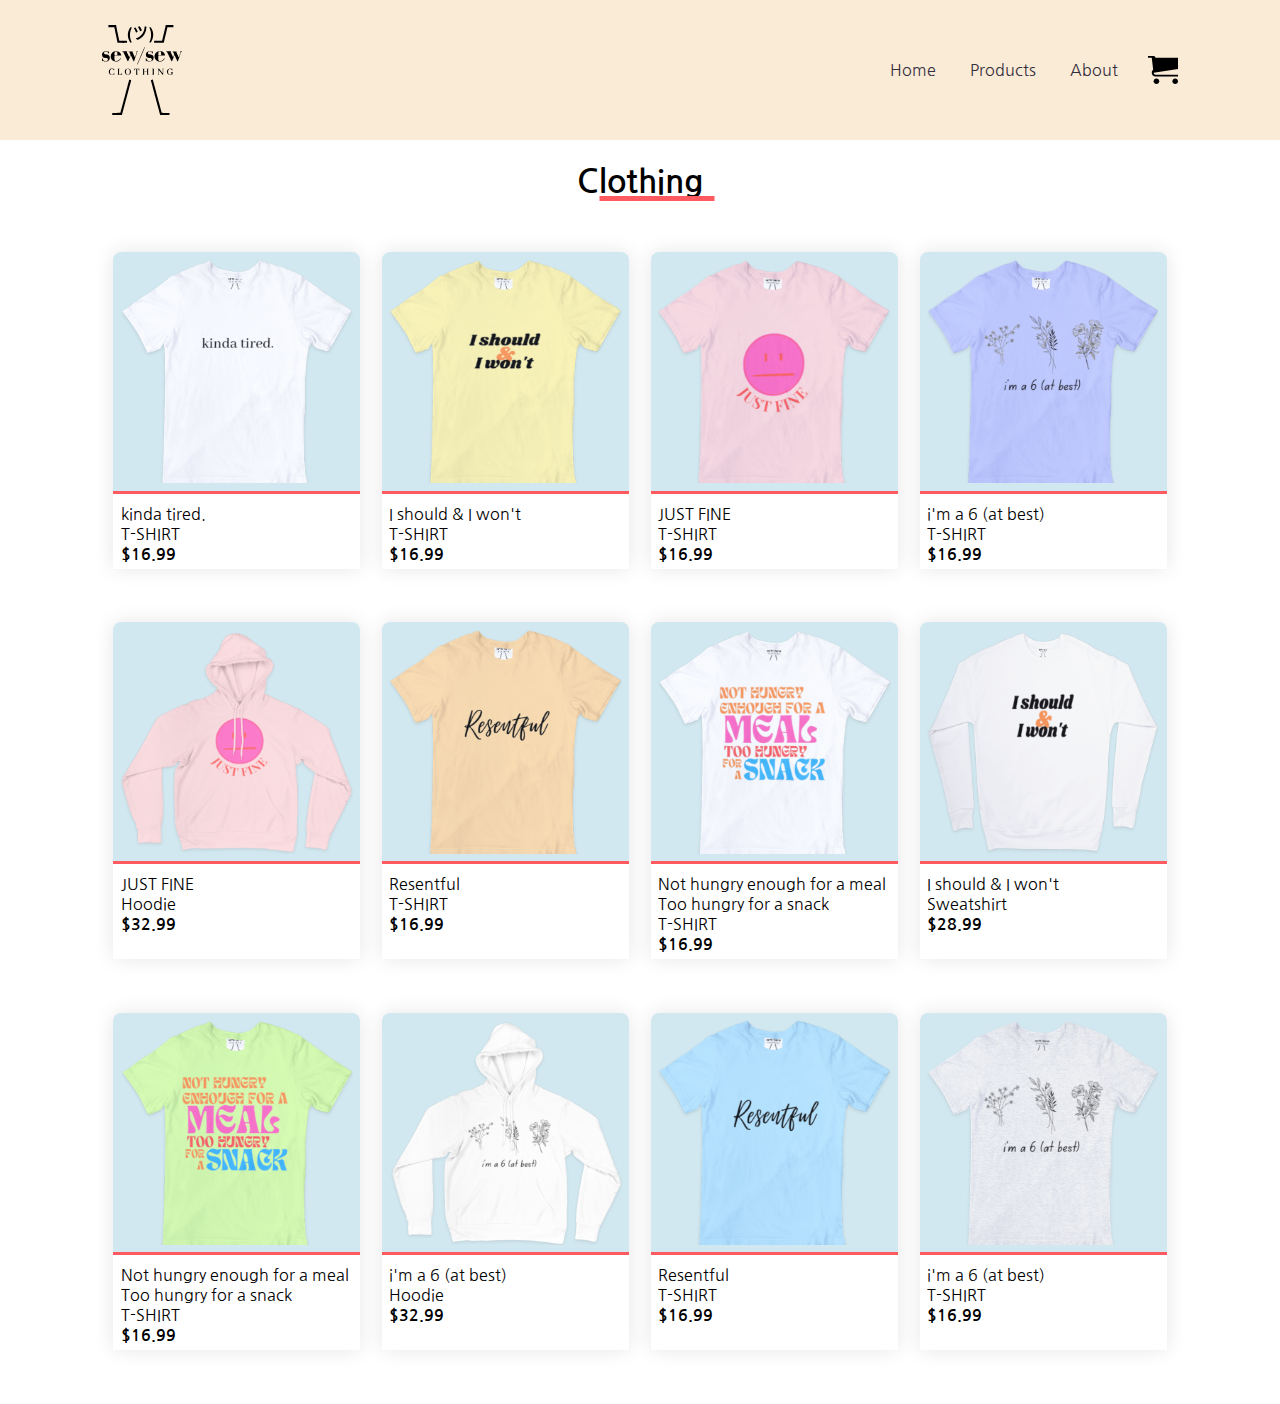
==== product.html @ b3cecc80 "fixed cart icon url" ====
<!DOCTYPE html>
<html lang="en">
<head>
    <meta charset="UTF-8">
    <meta http-equiv="X-UA-Compatible" content="IE=edge">
    <meta name="viewport" content="width=device-width, initial-scale=1.0">
    <title>Sew-Sew Clothing</title>
    <link rel="stylesheet" href="main.css">
</head>
<body>
    <header>
        <nav>
            <img class="brand-logo" src="img/logo 2-cropped.svg">
            
            <ul>
                <li><a href="index.html">Home</a></li>
                <li><a href="product.html">Products</a></li>
                <li><a href="about.html">About</a></li>
            </ul> 
            <button class="btn-icon"><img class="cart-icon" src="img/cart icon.svg"></button>  
        </nav>
        
    </header>

    <main>
        <!-- apparel -->
        <section class="product-apparel">
            <h1 class="product-apparel-header">Clothing</h1>

            <figure class="product-apparel-figure">
                <div class="image-container"><img src="img/product photos/kinda tired/product display/kinda tired white.png"></div>
                
                <figcaption>
                    <p>kinda tired.
                    <br>T-SHIRT<br>
                    <span class="apparel-price">&#36;16.99</span>
                    </p>
                </figcaption>
            </figure>

            <figure class="product-apparel-figure">
                <div class="image-container"><img src="img/product photos/i should/product display/i should yellow.png"></div>
                
                <figcaption>
                    <p>I should &amp; I won't
                    <br>T-SHIRT<br>
                    <span class="apparel-price">&#36;16.99</span>
                    </p>
                </figcaption>
            </figure>

            <figure class="product-apparel-figure">
                <div class="image-container"><img src="img/product photos/just fine/product display/just fine pink.png"></div>
                
                <figcaption>
                    <p>JUST FINE
                    <br>T-SHIRT<br>
                    <span class="apparel-price">&#36;16.99</span>
                    </p>
                </figcaption>
            </figure>

            <figure class="product-apparel-figure">
                <div class="image-container"><img src="img/product photos/im a 6/product display/im a 6 blue.png"></div>
                
                <figcaption>
                    <p>i'm a 6 (at best)
                    <br>T-SHIRT<br>
                    <span class="apparel-price">&#36;16.99</span>
                    </p>
                </figcaption>
            </figure>

            <figure class="product-apparel-figure">
                <div class="image-container"><img src="img/product photos/just fine/product display/just fine pink hoodie.png"></div>
                
                <figcaption>
                    <p>JUST FINE
                    <br>Hoodie<br>
                    <span class="apparel-price">&#36;32.99</span>
                    </p>
                </figcaption>
            </figure>

            <figure class="product-apparel-figure">
                <div class="image-container"><img src="img/product photos/resentful/product display/resentful orange.png"></div>
                
                <figcaption>
                    <p>Resentful
                    <br>T-SHIRT<br>
                    <span class="apparel-price">&#36;16.99</span>
                    </p>
                </figcaption>
            </figure>

            <figure class="product-apparel-figure">
                <div class="image-container"><img src="img/product photos/not hungry/product display/not hungry white.png"></div>
                
                <figcaption>
                    <p>Not hungry enough for a meal <br> Too hungry for a snack
                    <br>T-SHIRT<br>
                    <span class="apparel-price">&#36;16.99</span>
                    </p>
                </figcaption>
            </figure>

            <figure class="product-apparel-figure">
                <div class="image-container"><img src="img/product photos//i should/product display/i should white sweatshirt.png"></div>
                
                <figcaption>
                    <p>I should &amp; I won't
                    <br>Sweatshirt<br>
                    <span class="apparel-price">&#36;28.99</span>
                    </p>
                </figcaption>
            </figure>

            <figure class="product-apparel-figure">
                <div class="image-container"><img src="img/product photos/not hungry/product display/not hungry green.png"></div>
                
                <figcaption>
                    <p>Not hungry enough for a meal <br> Too hungry for a snack
                    <br>T-SHIRT<br>
                    <span class="apparel-price">&#36;16.99</span>
                    </p>
                </figcaption>
            </figure>


            <figure class="product-apparel-figure">
                <div class="image-container"><img src="img/product photos//im a 6/product display/im a 6 white hoodie.png"></div>
                
                <figcaption>
                    <p>i'm a 6 (at best)
                    <br>Hoodie<br>
                    <span class="apparel-price">&#36;32.99</span>
                    </p>
                </figcaption>
            </figure>

            <figure class="product-apparel-figure">
                <div class="image-container"><img src="img/product photos/resentful/product display/resentful blue.png"></div>
                
                <figcaption>
                    <p>Resentful
                    <br>T-SHIRT<br>
                    <span class="apparel-price">&#36;16.99</span>
                    </p>
                </figcaption>
            </figure>

            <figure class="product-apparel-figure">
                <div class="image-container"><img src="img/product photos/im a 6/product display/im a 6 gray.png"></div>
                
                <figcaption>
                    <p>i'm a 6 (at best)
                    <br>T-SHIRT<br>
                    <span class="apparel-price">&#36;16.99</span>
                    </p>
                </figcaption>
            </figure>
            
        </section>
        
    </main>
</body>
</html>
---- main.css ----
@import url('https://fonts.googleapis.com/css2?family=Libre+Bodoni:wght@700&family=Nanum+Gothic:wght@400;700;800&display=swap');
 @import url('https://fonts.googleapis.com/css2?family=Libre+Bodoni:ital,wght@0,400;0,500;0,600;0,700;1,400;1,500;1,600;1,700&display=swap');

/* RESET */
*{
    margin: 0;
    padding: 0;
    box-sizing: border-box;
    text-decoration: none;
    list-style: none;
}

body{
    font-family: 'Nanum Gothic', sans-serif;
    background-color: antiquewhite;

}

header{
    width: 100%;
    padding: 25px 8%;
    background-color: antiquewhite;
}

.index-header{
    top: 0;
    position: sticky;

}

nav{
    text-align: right;
    width: 100%;
    display: flex;
    align-items: center; 
    
}

.brand-logo{
    width: 80px;
    cursor: pointer;
}

.cart-icon{
    width: 30px;
    cursor: pointer;
   
}

nav ul{
    display: inline-block;
    width: 100%;
    padding: 0px 15px;  
}

nav li{
    display: inline-block;
    margin: 15px;
}

nav ul li a{
    color: black;
    color: #332E3C;
    font-weight: 400;
    transition: all 0.3a ease 0s;
}

nav ul li a:hover{
    color: #4281A4;
}

main{
    width: 100%;
     
}

.index-intro{
    width: 100%;
    display: flex;
    justify-content: space-between;
    align-items: center;
    flex-wrap: wrap;
    gap: 15px;
    transition: all 0.3s ease 0s;
    
    
}

.col-2{
    flex-basis:48%;
    min-width: 300px;
}

.main-figure{
    /* margin-left: 120px; */
}
.main-img{
    display: block;
    margin-left: auto;
    margin-right: auto;
    height: 581px;
    /* padding: 50px 0; */
}


.col-2 h1{
    font-family: 'Libre Bodoni', serif;
    font-size: 50px;
    font-weight: 600;
    line-height: 65px;
    margin-bottom: 25px;
    margin-right: 25px;
    text-transform: capitalize;
}

.shop-btn{
    font-size: 20px;
    padding: 20px 25px;
    border: 0;
    outline: 0;
    border-radius: 8px;
    cursor: pointer;
    background-color: #FF5A5F;
    transition: all 0.3s ease 0s;
    margin-top: 25px;
}

.shop-btn:hover{
    background-color: #ff5a60e3;
    transition: all 0.3s ease 0s;
}

button{
    border: 0;
    outline: 0;
    background: none;
}

section{
    padding: 0px 8% 0px 8%;
}


/* new releases */

.index-releases{
    padding-top: 75px;
    background-color: white;
    display: grid;
    grid-auto-columns: repeat(3, 30%);

}

.index-releases-header{
    text-align: center;
    grid-column: 1/5;
}

.index-releases-header::after{
    content: '';
    background: #FF5A5F;
    width: 115px;
    height:5px;
    position: absolute;
    transform: translateY(+260%) translateX(+4%);
    /* bottom: -100px;
    left: 56%; */
}

.index-releases-header::before{
    content: '';
    background: #FF5A5F;
    width: 115px;
    height:5px;
    position: absolute;
    transform: translateX(-105%) translateY(+260%);
}

.index-releases figure{
    /* width: 30%; */
    /* background-color: #63b1cd2b; */
    /* background-color: whitesmoke;
    border: 1px solid black;
    border-radius: 5px; */
    margin: 50px;
    min-width: 258px;
    min-height: 249px;
    text-align: center;
    
}


.index-releases img{
    width: 100%;
    position: relative;
    bottom: 0;
    cursor: pointer;
    margin-left: auto;
    margin-right: auto;
}

.index-releases figcaption{
    margin-top: 10px;
    font-weight: 700;

}


/* products-apparel */

.product-apparel{
    padding-top: 2%;
    background-color: white;
    width:100%;
    text-align: center;
    min-height:580px;
    display: flex;
    flex-wrap: wrap;
    justify-content: space-around;
}

.product-apparel h1{
    flex-basis: 100%;
    margin-bottom:5%;
}

.product-apparel-header::after{
    content: '';
    background: #FF5A5F;
    width: 115px;
    height:5px;
    position: absolute;
    transform: translateY(+600%) translateX(-90%);
    /* border-radius: 5px; */
}

.product-apparel-figure{
    flex-basis: 23%;
    max-width: 450px;
    margin-bottom: 5%;
    border-radius: 8px 8px 0px 0px;
    box-shadow: 0 0 20px 0px rgba(0, 0, 0, 0.1);
    cursor: pointer;
}

.image-container{
    background-color: #63b1cd4a;
    border-radius: 8px 8px 0px 0px;
    border-bottom: 3px solid #FF5A5F;
    padding: 3%;

}


.product-apparel-figure img{
    width: 100%;
    height: auto;
    display: block;
}

.product-apparel-figure figcaption{
    padding: 4% 3% 2% 3%;
    text-align: left;
}


.apparel-price{
    font-weight: 700;
}


/* footer */
footer{
    background-color: #332E3C;
    width: 100%;
    padding: 2%;
}

/* footer img{
    
} */
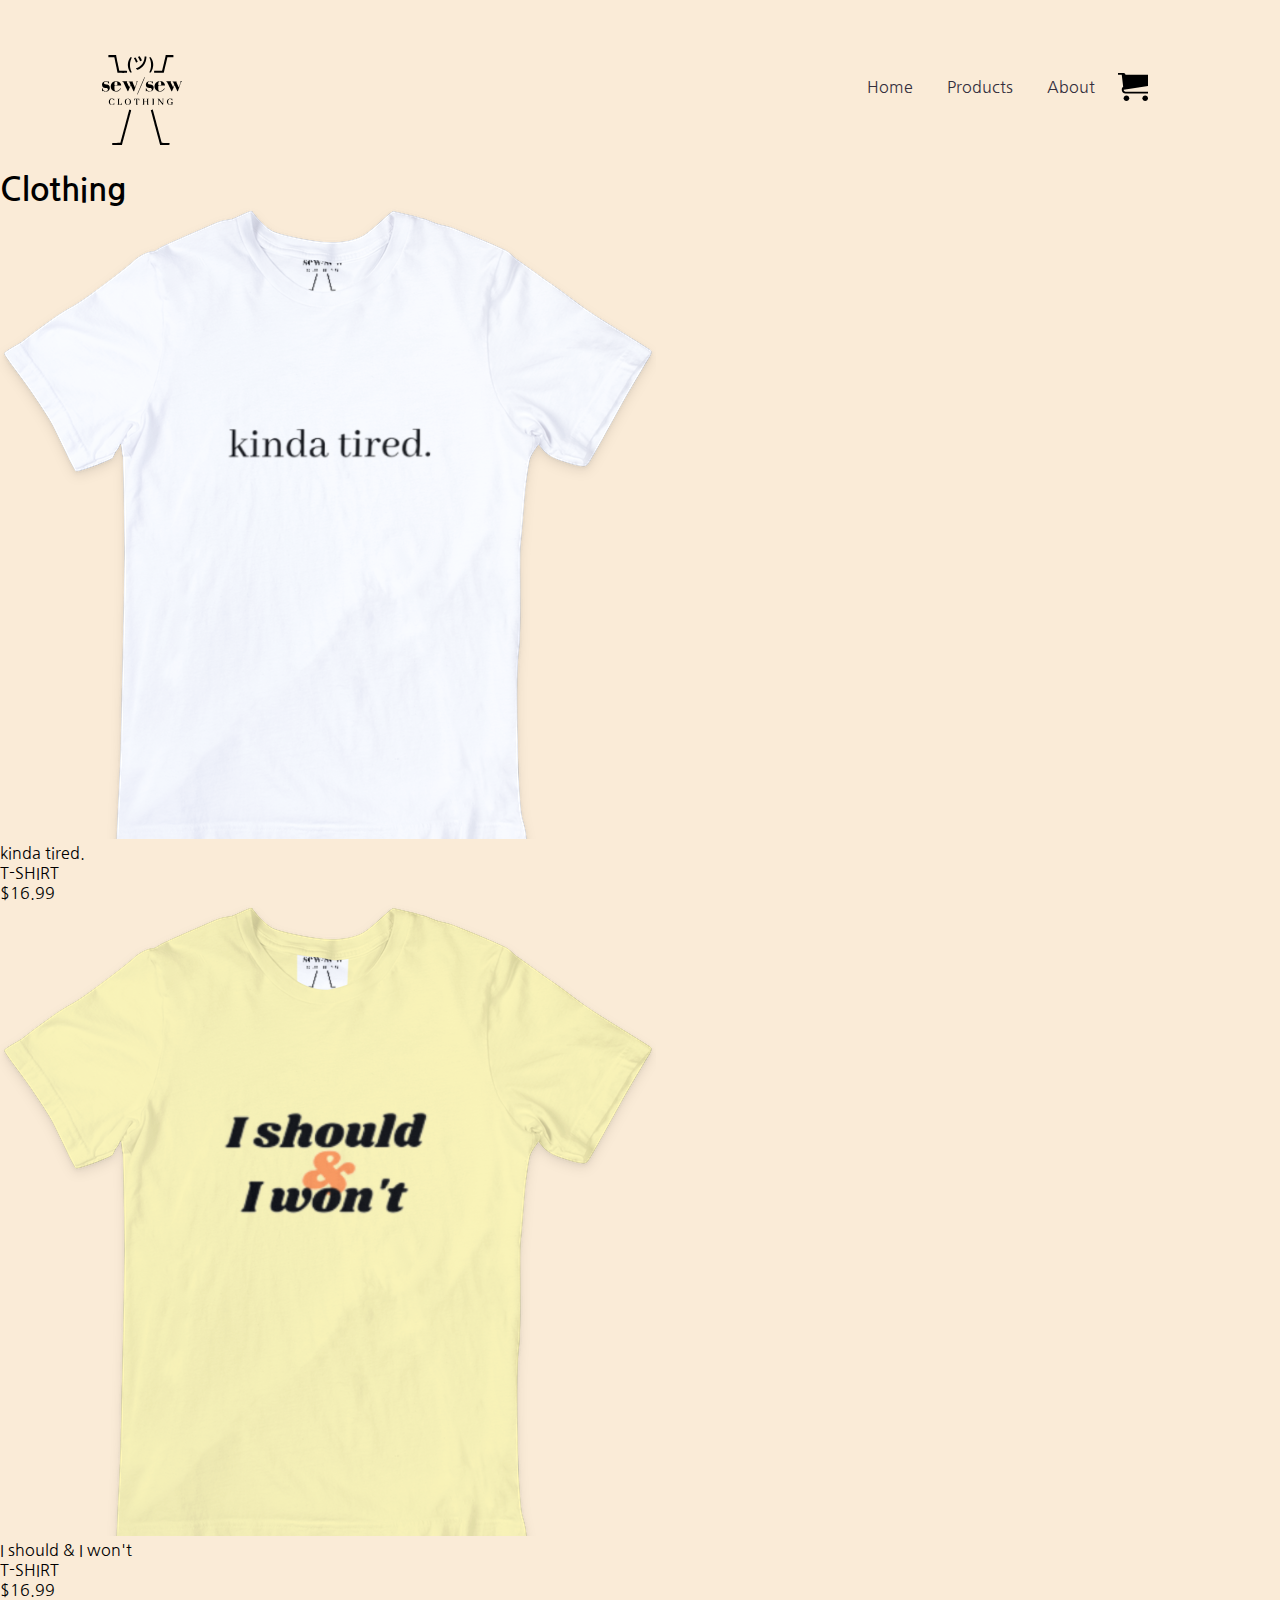
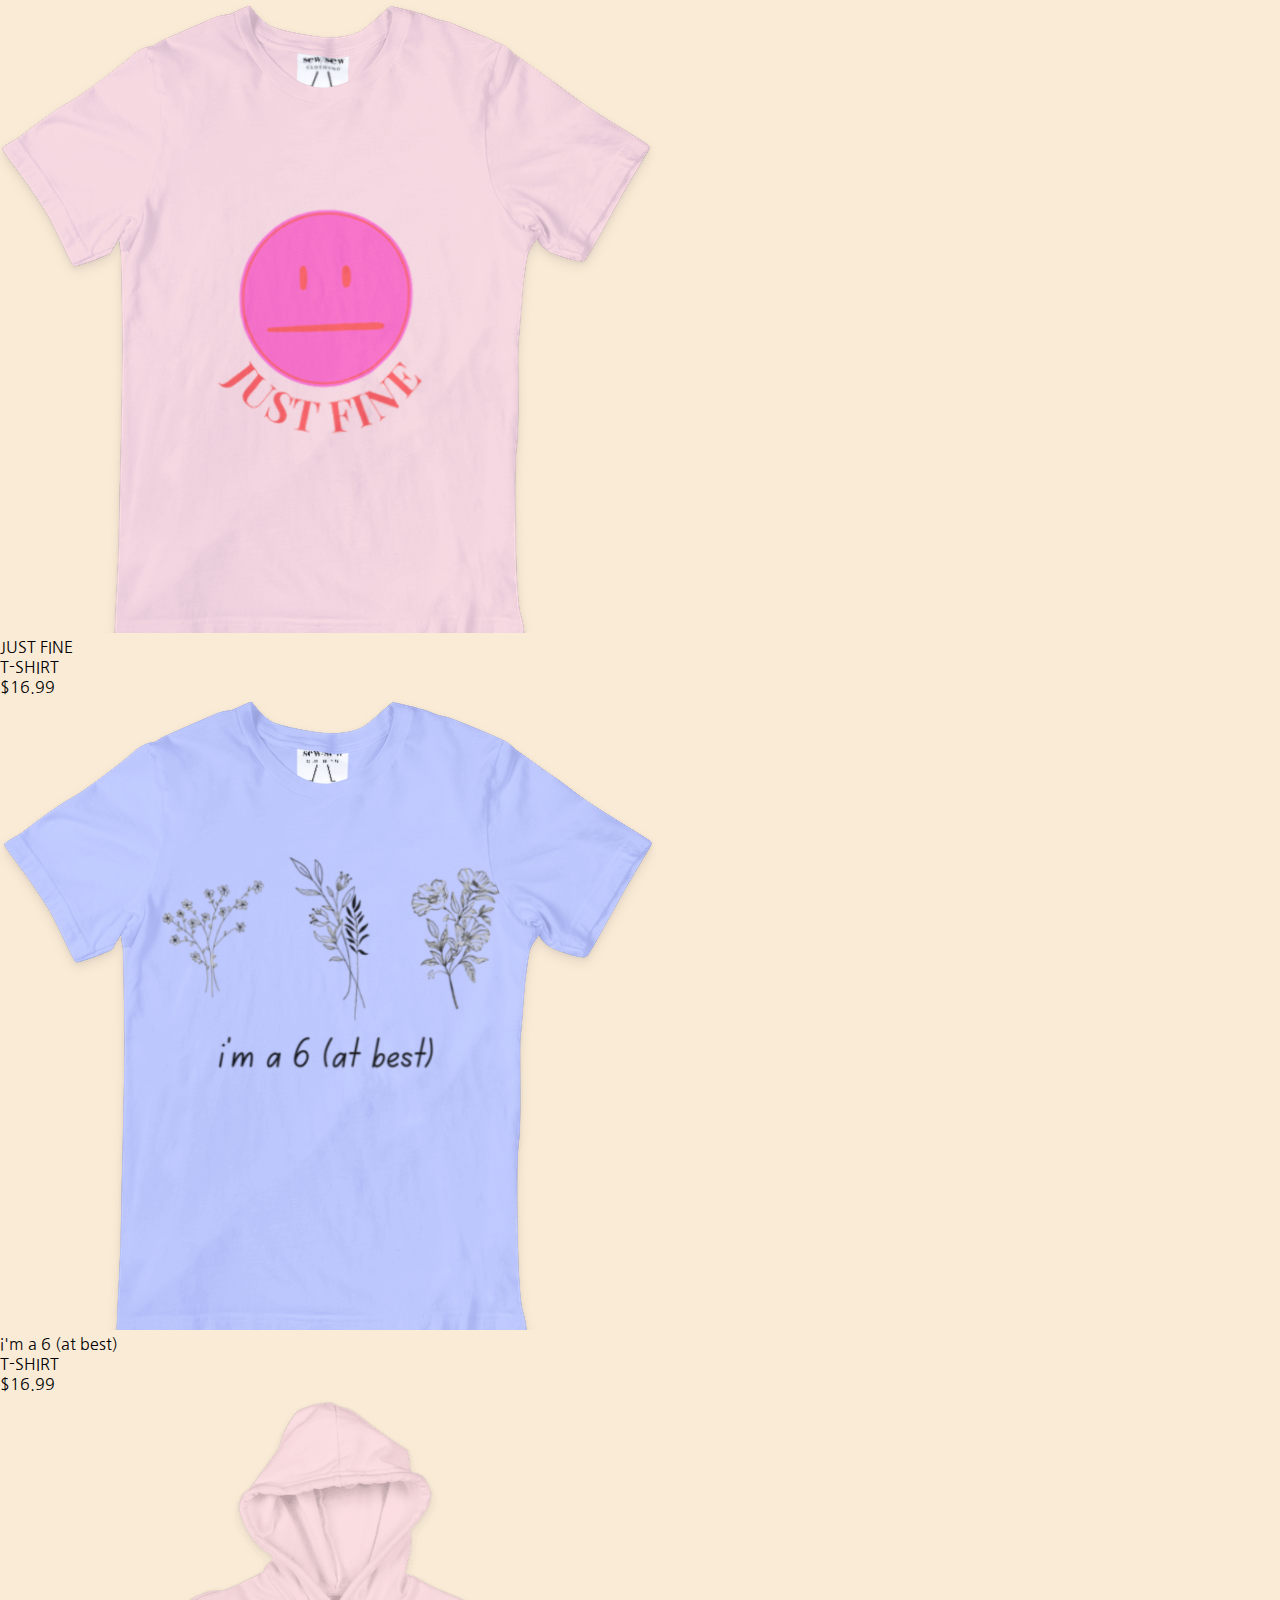
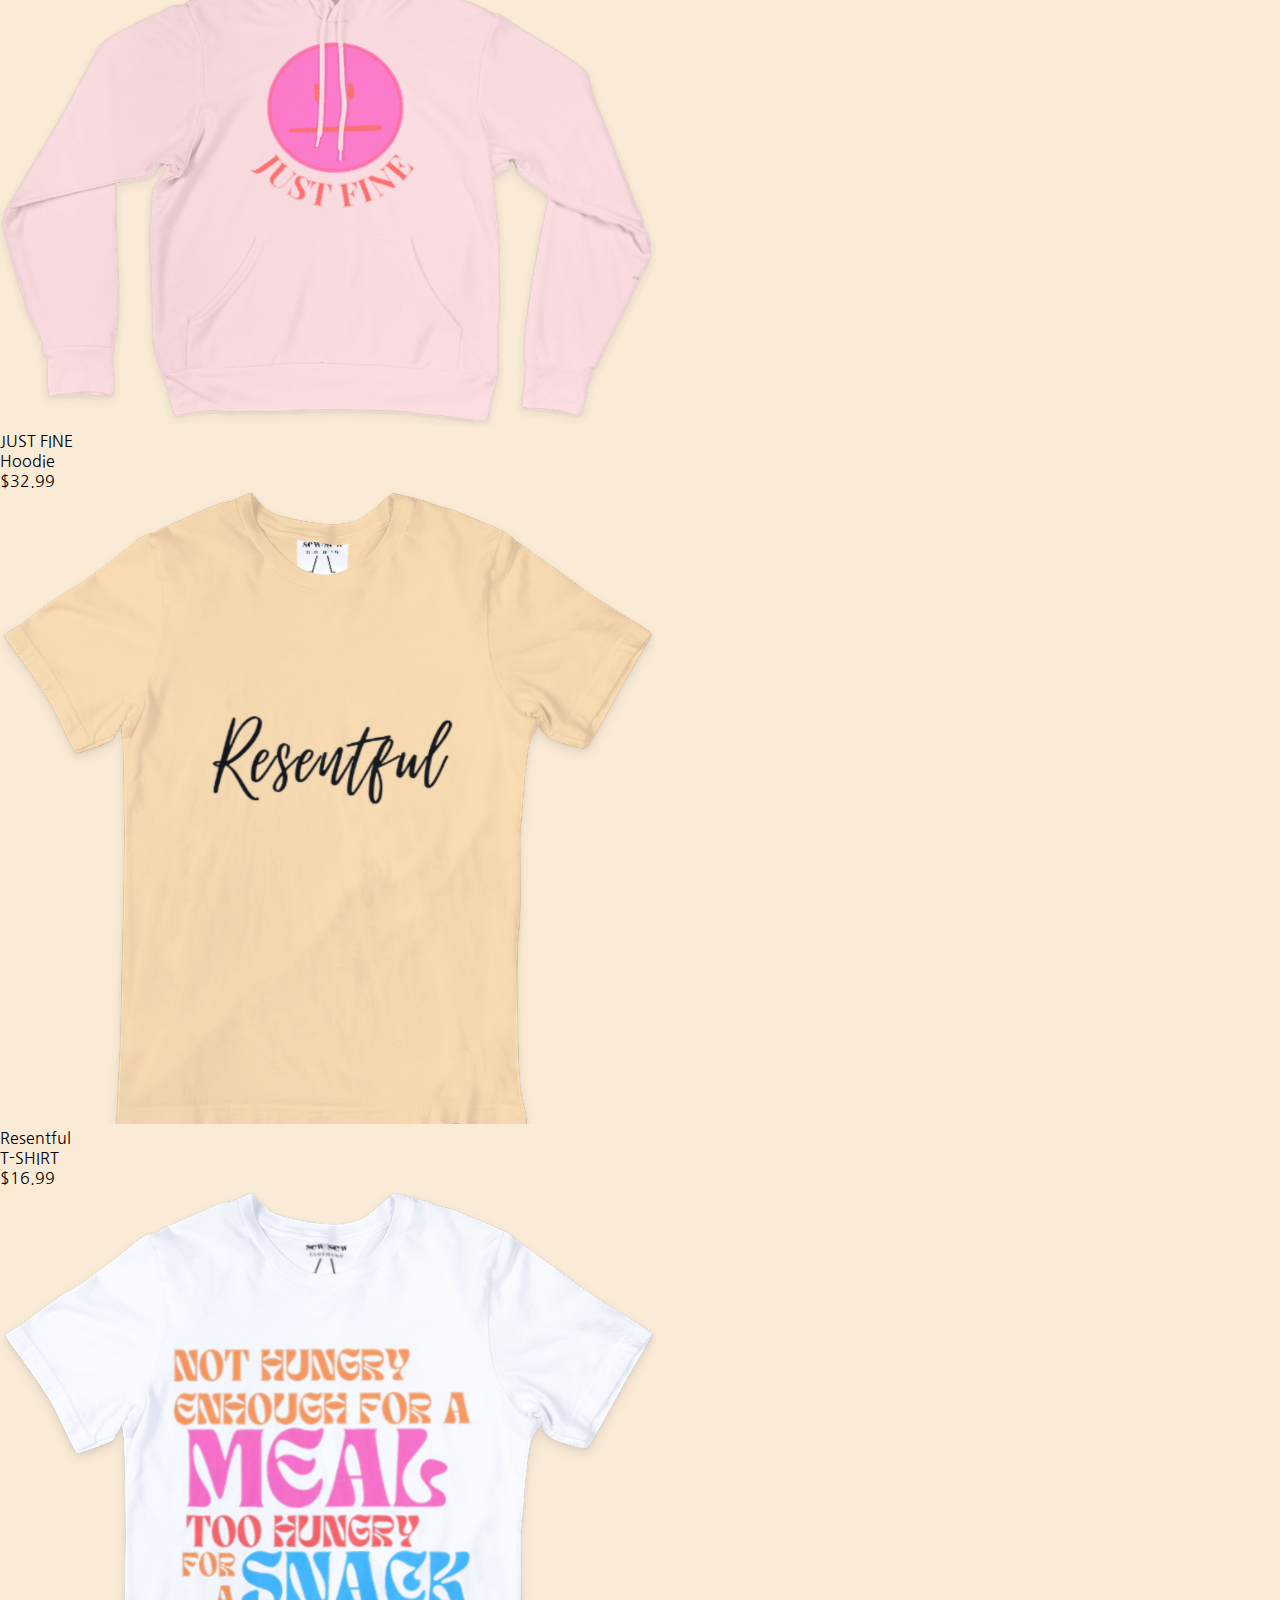
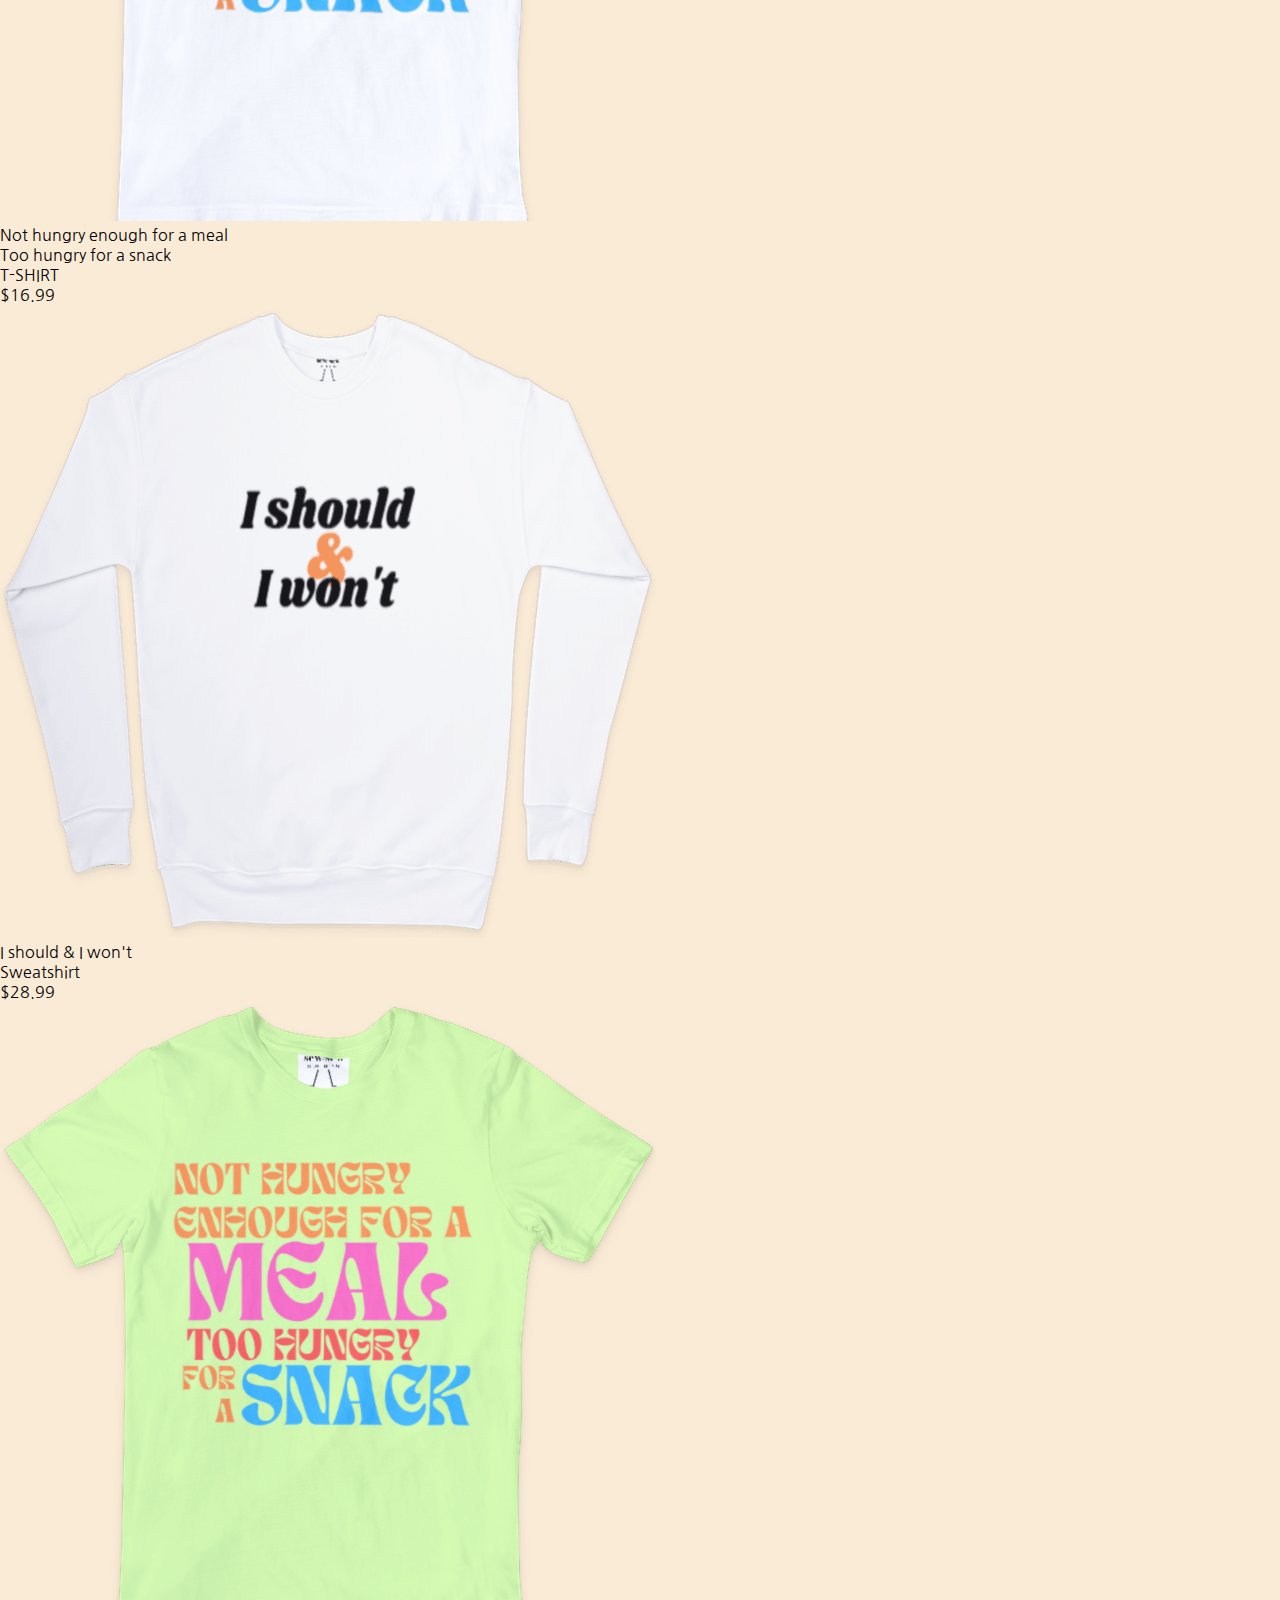
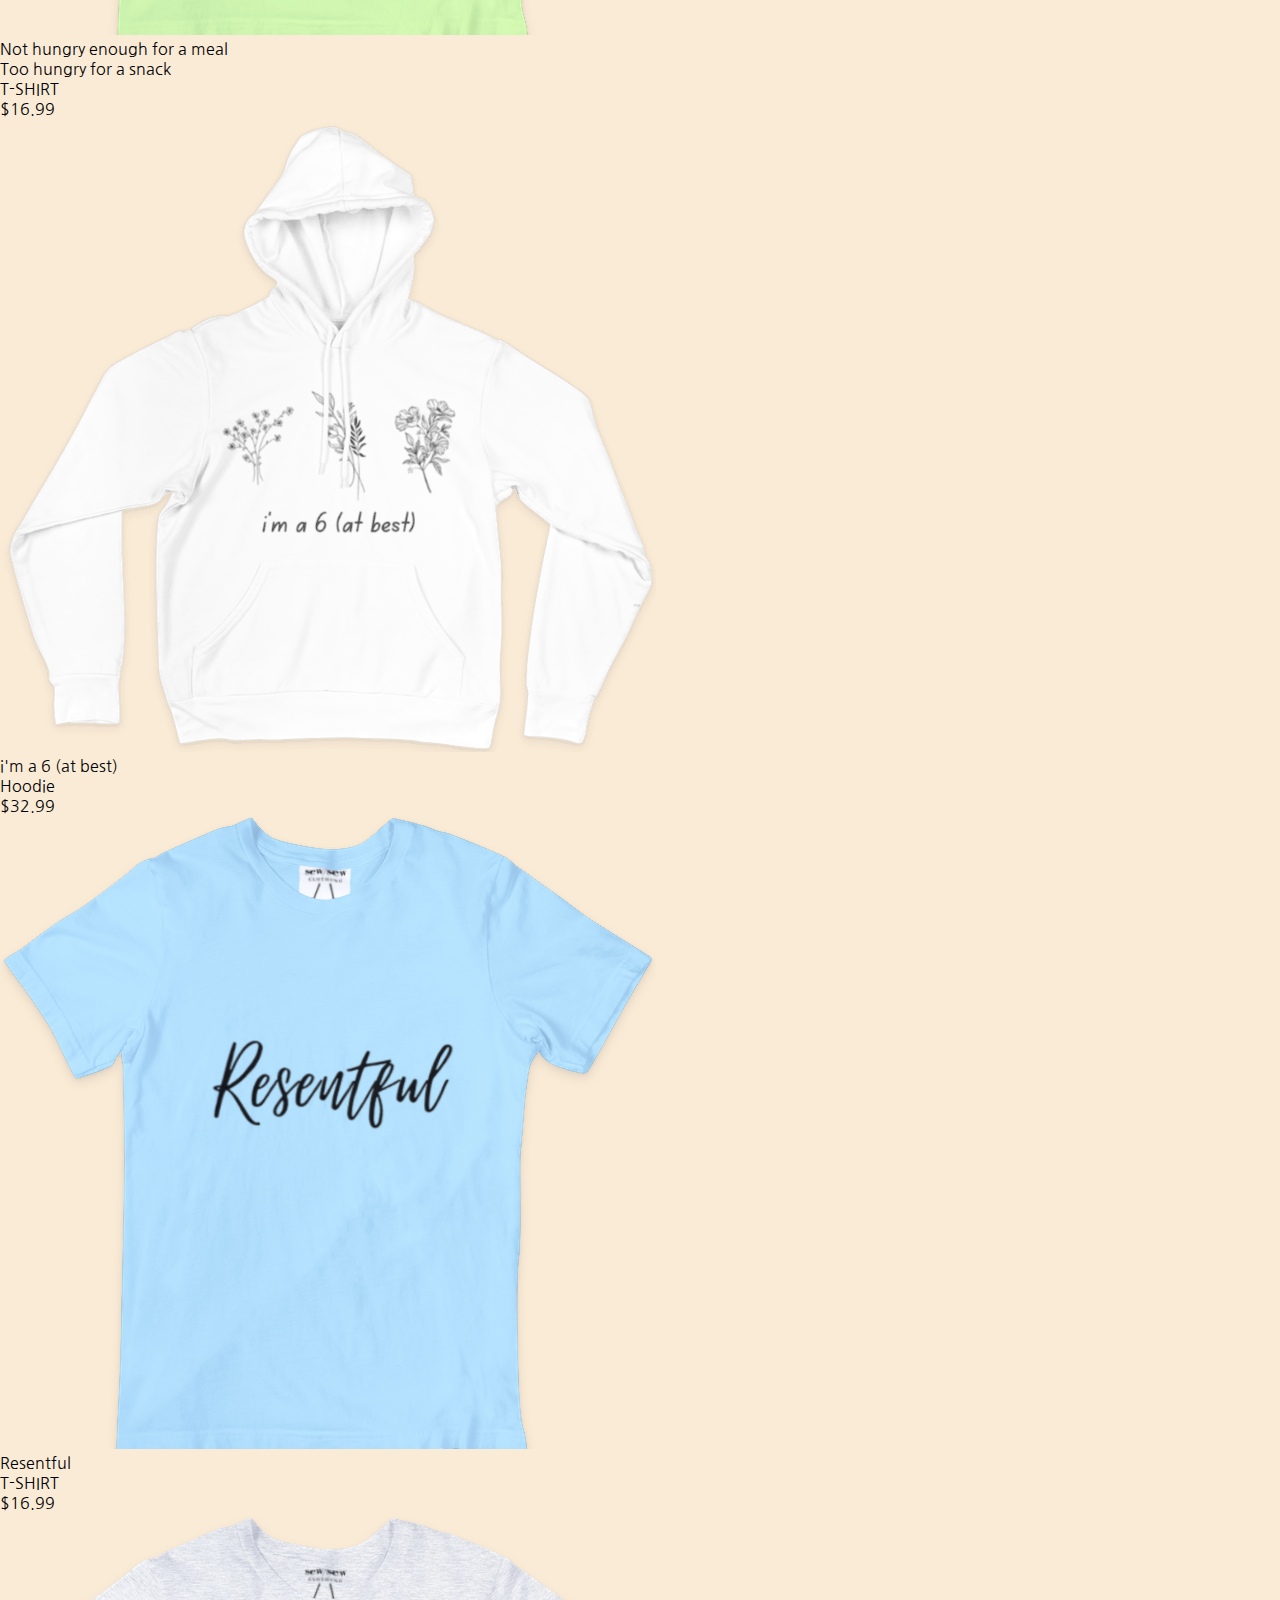
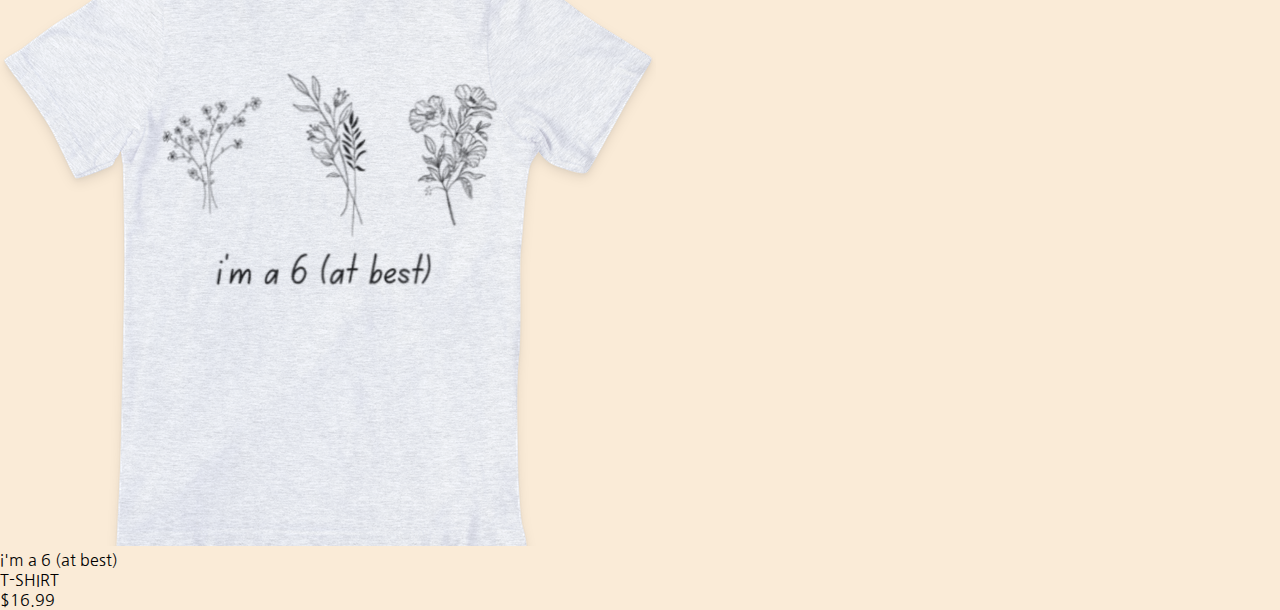
==== commit 926dbef5: "linked relesae to product page" ====
--- a/product.html
+++ b/product.html
@@ -10,7 +10,9 @@
 <body>
     <header>
         <nav>
-            <img class="brand-logo" src="img/logo 2-cropped.svg">
+            <a href="index.html">
+                <img class="brand-logo" src="img/logo 2-cropped.svg">
+            </a>
             
             <ul>
                 <li><a href="index.html">Home</a></li>
@@ -38,7 +40,7 @@
                 </figcaption>
             </figure>
 
-            <figure class="product-apparel-figure">
+            <figure class="product-apparel-figure" id="2">
                 <div class="image-container"><img src="img/product photos/i should/product display/i should yellow.png"></div>
                 
                 <figcaption>
@@ -49,7 +51,7 @@
                 </figcaption>
             </figure>
 
-            <figure class="product-apparel-figure">
+            <figure class="product-apparel-figure" id="3">
                 <div class="image-container"><img src="img/product photos/just fine/product display/just fine pink.png"></div>
                 
                 <figcaption>
@@ -149,7 +151,7 @@
                 </figcaption>
             </figure>
 
-            <figure class="product-apparel-figure">
+            <figure class="product-apparel-figure" id="9">
                 <div class="image-container"><img src="img/product photos/im a 6/product display/im a 6 gray.png"></div>
                 
                 <figcaption>
--- a/main.css
+++ b/main.css
@@ -1,207 +1,382 @@
- @import url('https://fonts.googleapis.com/css2?family=Libre+Bodoni:wght@700&family=Nanum+Gothic:wght@400;700;800&display=swap');
- @import url('https://fonts.googleapis.com/css2?family=Libre+Bodoni:ital,wght@0,400;0,500;0,600;0,700;1,400;1,500;1,600;1,700&display=swap');
+@import url('https://fonts.googleapis.com/css2?family=Libre+Bodoni:wght@700&family=Nanum+Gothic:wght@400;700;800&display=swap');
+@import url('https://fonts.googleapis.com/css2?family=Libre+Bodoni:ital,wght@0,400;0,500;0,600;0,700;1,400;1,500;1,600;1,700&display=swap');
 
 /* RESET */
 *{
-    margin: 0;
-    padding: 0;
-    box-sizing: border-box;
-    text-decoration: none;
-    list-style: none;
+   margin: 0;
+   padding: 0;
+   box-sizing: border-box;
+   text-decoration: none;
+   list-style: none;
 }
 
 body{
-    font-family: 'Nanum Gothic', sans-serif;
-    background-color: antiquewhite;
+   font-family: 'Nanum Gothic', sans-serif;
+   background-color: antiquewhite;
 
 }
 
 header{
-    width: 100%;
-    padding: 25px 8%;
-    background-color: antiquewhite;
+   width: 100%;
+   padding: 25px 8%;
 }
 
 .index-header{
-    top: 0;
-    position: sticky;
-
+   width: 100%;
+   display: grid;
+   padding: 0;
+   grid-template-columns: 15% 85%;
+
+}
+
+
+@media screen and (min-width:951px) {
+   
+   .index-header{
+      grid-template-columns: 61% 39%;
+   
+   }
+   
+}
+
+.index-intro{
+   min-height: 100vh;
+   display: grid;
+   /* grid-auto-rows: 18% 82%; */
+   padding-right: 8%;
+   padding-left: 5%;
 }
 
 nav{
-    text-align: right;
-    width: 100%;
-    display: flex;
-    align-items: center; 
-    
+   /* padding-top: 25px; */
+   padding-right: 30px;
+   text-align: right;
+   /* width: 100%; */
+   display: flex;
+   align-items: center;  
 }
 
 .brand-logo{
-    width: 80px;
-    cursor: pointer;
+   align-self: center;
+   padding-top: 30px;
+   width: 80px;
+   cursor: pointer;
 }
 
 .cart-icon{
-    width: 30px;
-    cursor: pointer;
-   
+   width: 30px;
+   cursor: pointer;
+  
 }
 
 nav ul{
-    display: inline-block;
-    width: 100%;
-    padding: 0px 15px;  
+   display: inline-block;
+   width: 100%;
+   padding-right: 8px;
+   /* padding: 0px 15px;   */
 }
 
 nav li{
-    display: inline-block;
-    margin: 15px;
+   display: inline-block;
+   margin: 15px;
 }
 
 nav ul li a{
-    color: black;
-    color: #332E3C;
-    font-weight: 400;
-    transition: all 0.3a ease 0s;
+   color: black;
+   color: #332E3C;
+   font-weight: 400;
+   transition: all 0.3a ease 0s;
 }
 
 nav ul li a:hover{
-    color: #4281A4;
-}
-
-main{
-    width: 100%;
-     
-}
-
-.index-intro{
-    width: 100%;
-    display: flex;
-    justify-content: space-between;
-    align-items: center;
-    flex-wrap: wrap;
-    gap: 15px;
-    transition: all 0.3s ease 0s;
-    
-    
-}
-
-.col-2{
-    flex-basis:48%;
-    min-width: 300px;
+   color: #4281A4;
+}
+
+@media screen and (max-width:951px){
+   .index-intro{
+      padding-right: 5%;
+      
+
+   }
+   nav{
+      justify-content: flex-end;
+      padding-right: 0px; 
+   }
+   
+}
+
+@media screen and (max-width:556px){
+
+   .brand-logo{
+      padding-top: 15px;
+      width: 50px;
+   
+   }
+
+   .cart-icon{
+      width: 20px;
+   }
+
+   nav ul{
+      display: none;
+   }
+   
+}
+
+.headline{
+   display: flex;
+   flex-direction: column;
+   justify-content: center;
+   
+   padding-bottom: 25px;
+}
+
+@media screen and (min-width:1440px) {
+   .headline{
+      padding-left: 60px;
+   }
+   
+}
+
+.index-headline{
+   display: flex;
+   /* flex-wrap: wrap; don't do */ 
+   justify-content: space-between;
+   transition: all 0.3s ease 0s;
+}
+
+.main-img{
+   margin-left: auto;
+   margin-right: auto;
+   width: 63%;
+}
+
+
+@media screen and (max-width:556px){
+   .index-headline{
+      flex-direction: column;
+   }
+}
+
+@media screen and (max-width:1024px){
+
+
+   .headline{
+      max-width: 500px;
+      /* justify-content: space-around; */
+   }
+}
+
+@media screen and (min-width:951px){
+
+   .headline{
+      flex-basis: 61%;
+   }
+
+   .main-figure{
+      flex-basis: 39%;
+   }
+
+   .main-img{
+      margin-left: auto;
+      width: 100%;
+   }
+   
+}
+
+@media screen and (min-width:1024px){
+
+   .headline{
+      flex-basis:70%;
+
+   }
+
+   .main-figure{
+      flex-basis: 30%;
+   }
+}
+
+
+.background{
+   background-color: #DCA783;
 }
 
 .main-figure{
-    /* margin-left: 120px; */
-}
-.main-img{
-    display: block;
-    margin-left: auto;
-    margin-right: auto;
-    height: 581px;
-    /* padding: 50px 0; */
+   display:flex;
+   align-items: flex-end;
+}
+
+
+@media screen and (max-width:950px) {
+   .background{
+      background-color: transparent;
+   }
+   .main-figure{
+      display: none;
+   }  
 }
 
 
 .col-2 h1{
-    font-family: 'Libre Bodoni', serif;
-    font-size: 50px;
-    font-weight: 600;
-    line-height: 65px;
-    margin-bottom: 25px;
-    margin-right: 25px;
-    text-transform: capitalize;
+   font-family: 'Libre Bodoni', serif;
+   /* font-size: 50px; */
+   font-size: 2.5em;
+   font-weight: 600;
+   line-height: 55px;
+   /* margin-top: 65px; */
+   padding-top: 25px;
+   padding-bottom: 25px;
+   /* padding-left: 60px; */
+   text-transform: capitalize;
+}
+
+
+
+
+@media screen and (min-width:1440px){
+   .col-2 h1{
+      font-size: 3.2em;
+      line-height: 65px;
+   
+   }
+}
+
+.col-2 p{
+    /* margin-left: 60px; */
 }
 
 .shop-btn{
-    font-size: 20px;
-    padding: 20px 25px;
-    border: 0;
-    outline: 0;
-    border-radius: 8px;
-    cursor: pointer;
-    background-color: #FF5A5F;
-    transition: all 0.3s ease 0s;
-    margin-top: 25px;
-}
+   width: 150px;
+   font-size: 20px;
+   padding: 20px 25px;
+   border: 0;
+   outline: 0;
+   border-radius: 8px;
+   cursor: pointer;
+   background-color: #FF5A5F;
+   transition: all 0.3s ease 0s;
+   margin-top: 25px;
+   /* margin-left: 60px; */
+}
+
+@media screen and (max-width:768px){
+   .col-2 h1{
+      padding-top: 0px;
+      padding-bottom: 5px;
+   }
+
+   .headline{
+      /* justify-content: flex-start; */
+      /* padding-top: 15px; */
+      padding-left: 0px;
+      padding-bottom: 15px;
+   }
+
+   .shop-btn{
+      margin-top: 15px;
+      /* margin-left: 60px; */
+   }
+   
+}
+
 
 .shop-btn:hover{
-    background-color: #ff5a60e3;
-    transition: all 0.3s ease 0s;
+   background-color: #ff5a60e3;
+   transition: all 0.3s ease 0s;
 }
 
 button{
-    border: 0;
-    outline: 0;
-    background: none;
-}
-
-section{
-    padding: 0px 8% 0px 8%;
+   border: 0;
+   outline: 0;
+   background: none;
 }
 
 
 /* new releases */
 
 .index-releases{
-    padding-top: 75px;
-    background-color: white;
-    display: grid;
-    grid-auto-columns: repeat(3, 30%);
-
+   padding: 75px 5%;
+   background-color: white;
+   display: flex;
+   flex-direction: row;
+   flex-wrap: wrap;
+   justify-content: center;
+   /* grid-auto-columns: repeat(3, 30%); */
+
+}
+
+.index-releases a{
+   color: #332E3C;
 }
 
 .index-releases-header{
-    text-align: center;
-    grid-column: 1/5;
+   text-align: center;
+   /* grid-column: 1/5;
+   grid-row: 1/2; */
+   flex-basis: 100%;
 }
 
 .index-releases-header::after{
-    content: '';
-    background: #FF5A5F;
-    width: 115px;
-    height:5px;
-    position: absolute;
-    transform: translateY(+260%) translateX(+4%);
-    /* bottom: -100px;
-    left: 56%; */
+   content: '';
+   background: #FF5A5F;
+   width: 115px;
+   height:5px;
+   position: absolute;
+   transform: translateY(+260%) translateX(+4%);
+   /* bottom: -100px;
+   left: 56%; */
 }
 
 .index-releases-header::before{
-    content: '';
-    background: #FF5A5F;
-    width: 115px;
-    height:5px;
-    position: absolute;
-    transform: translateX(-105%) translateY(+260%);
-}
-
+   content: '';
+   background: #FF5A5F;
+   width: 115px;
+   height:5px;
+   position: absolute;
+   transform: translateX(-105%) translateY(+260%);
+}
+
+@media screen and (max-width:768px) {
+   .index-releases-header::after{
+
+      width: 55px;
+
+   }
+   
+   .index-releases-header::before{
+      width: 55px;
+
+   
+}
 .index-releases figure{
-    /* width: 30%; */
-    /* background-color: #63b1cd2b; */
-    /* background-color: whitesmoke;
-    border: 1px solid black;
-    border-radius: 5px; */
-    margin: 50px;
-    min-width: 258px;
-    min-height: 249px;
-    text-align: center;
-    
+   /* width: 30%; */
+   /* background-color: #63b1cd2b; */
+   /* background-color: whitesmoke;
+   border: 1px solid black;
+   border-radius: 5px; */
+   flex-basis: 20%;
+   /* grid-row: 2/3; */
+   margin: 50px;
+   min-width: 258px;
+   min-height: 249px;
+   text-align: center;
+  
+   
 }
 
 
 .index-releases img{
-    width: 100%;
-    position: relative;
-    bottom: 0;
-    cursor: pointer;
-    margin-left: auto;
-    margin-right: auto;
+   width: 100%;
+   position: relative;
+   bottom: 0;
+   cursor: pointer;
+   margin-left: auto;
+   margin-right: auto;
 }
 
 .index-releases figcaption{
-    margin-top: 10px;
-    font-weight: 700;
+   margin-top: 10px;
+   font-weight: 700;
 
 }
 
@@ -209,74 +384,74 @@
 /* products-apparel */
 
 .product-apparel{
-    padding-top: 2%;
-    background-color: white;
-    width:100%;
-    text-align: center;
-    min-height:580px;
-    display: flex;
-    flex-wrap: wrap;
-    justify-content: space-around;
+   padding-top: 2%;
+   background-color: white;
+   width:100%;
+   text-align: center;
+   min-height:580px;
+   display: flex;
+   flex-wrap: wrap;
+   justify-content: space-around;
 }
 
 .product-apparel h1{
-    flex-basis: 100%;
-    margin-bottom:5%;
+   flex-basis: 100%;
+   margin-bottom:5%;
 }
 
 .product-apparel-header::after{
-    content: '';
-    background: #FF5A5F;
-    width: 115px;
-    height:5px;
-    position: absolute;
-    transform: translateY(+600%) translateX(-90%);
-    /* border-radius: 5px; */
+   content: '';
+   background: #FF5A5F;
+   width: 115px;
+   height:5px;
+   position: absolute;
+   transform: translateY(+600%) translateX(-90%);
+   /* border-radius: 5px; */
 }
 
 .product-apparel-figure{
-    flex-basis: 23%;
-    max-width: 450px;
-    margin-bottom: 5%;
-    border-radius: 8px 8px 0px 0px;
-    box-shadow: 0 0 20px 0px rgba(0, 0, 0, 0.1);
-    cursor: pointer;
+   flex-basis: 23%;
+   max-width: 450px;
+   margin-bottom: 5%;
+   border-radius: 8px 8px 0px 0px;
+   box-shadow: 0 0 20px 0px rgba(0, 0, 0, 0.1);
+   cursor: pointer;
 }
 
 .image-container{
-    background-color: #63b1cd4a;
-    border-radius: 8px 8px 0px 0px;
-    border-bottom: 3px solid #FF5A5F;
-    padding: 3%;
+   background-color: #63b1cd4a;
+   border-radius: 8px 8px 0px 0px;
+   border-bottom: 3px solid #FF5A5F;
+   padding: 3%;
 
 }
 
 
 .product-apparel-figure img{
-    width: 100%;
-    height: auto;
-    display: block;
+   width: 100%;
+   height: auto;
+   display: block;
 }
 
 .product-apparel-figure figcaption{
-    padding: 4% 3% 2% 3%;
-    text-align: left;
+   padding: 4% 3% 2% 3%;
+   text-align: left;
 }
 
 
 .apparel-price{
-    font-weight: 700;
+   font-weight: 700;
 }
 
 
 /* footer */
 footer{
-    background-color: #332E3C;
-    width: 100%;
-    padding: 2%;
+   background-color: #332E3C;
+   width: 100%;
+   padding: 2%;
 }
 
 /* footer img{
-    
+   
 } */
 
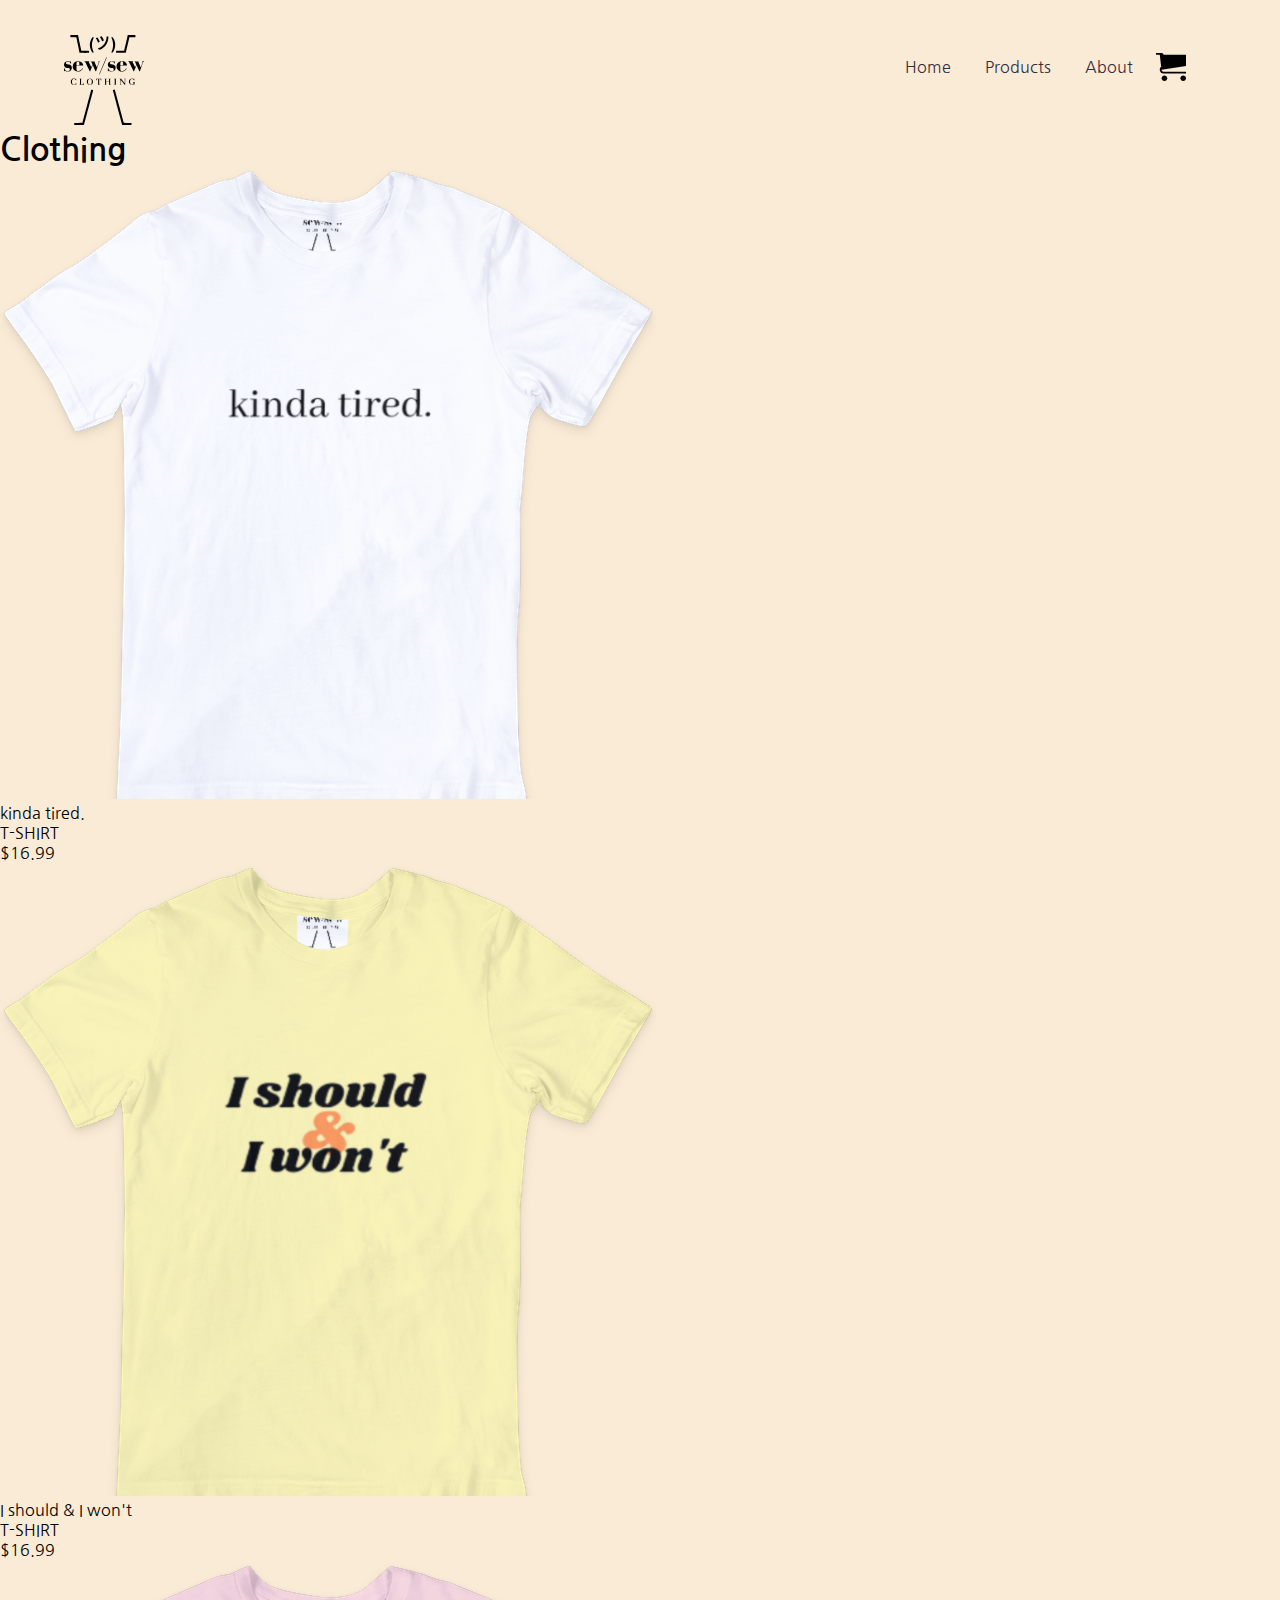
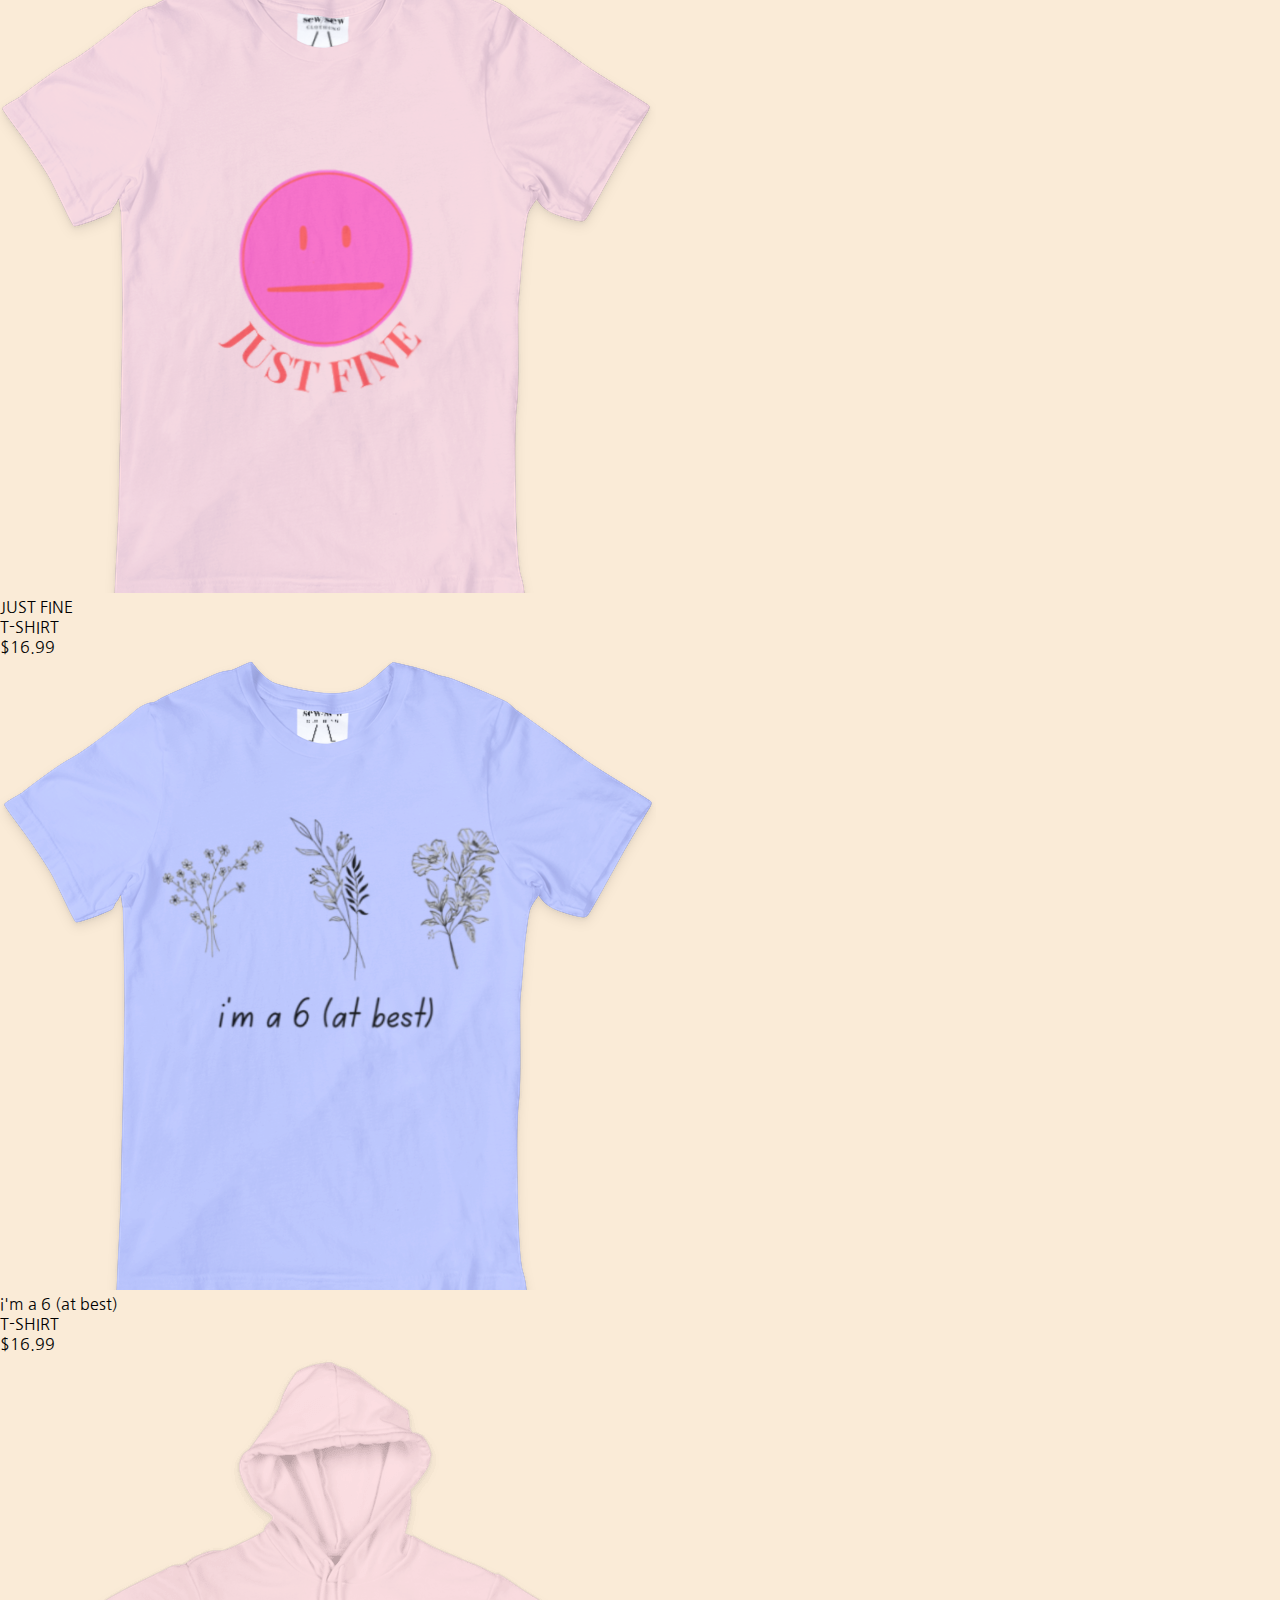
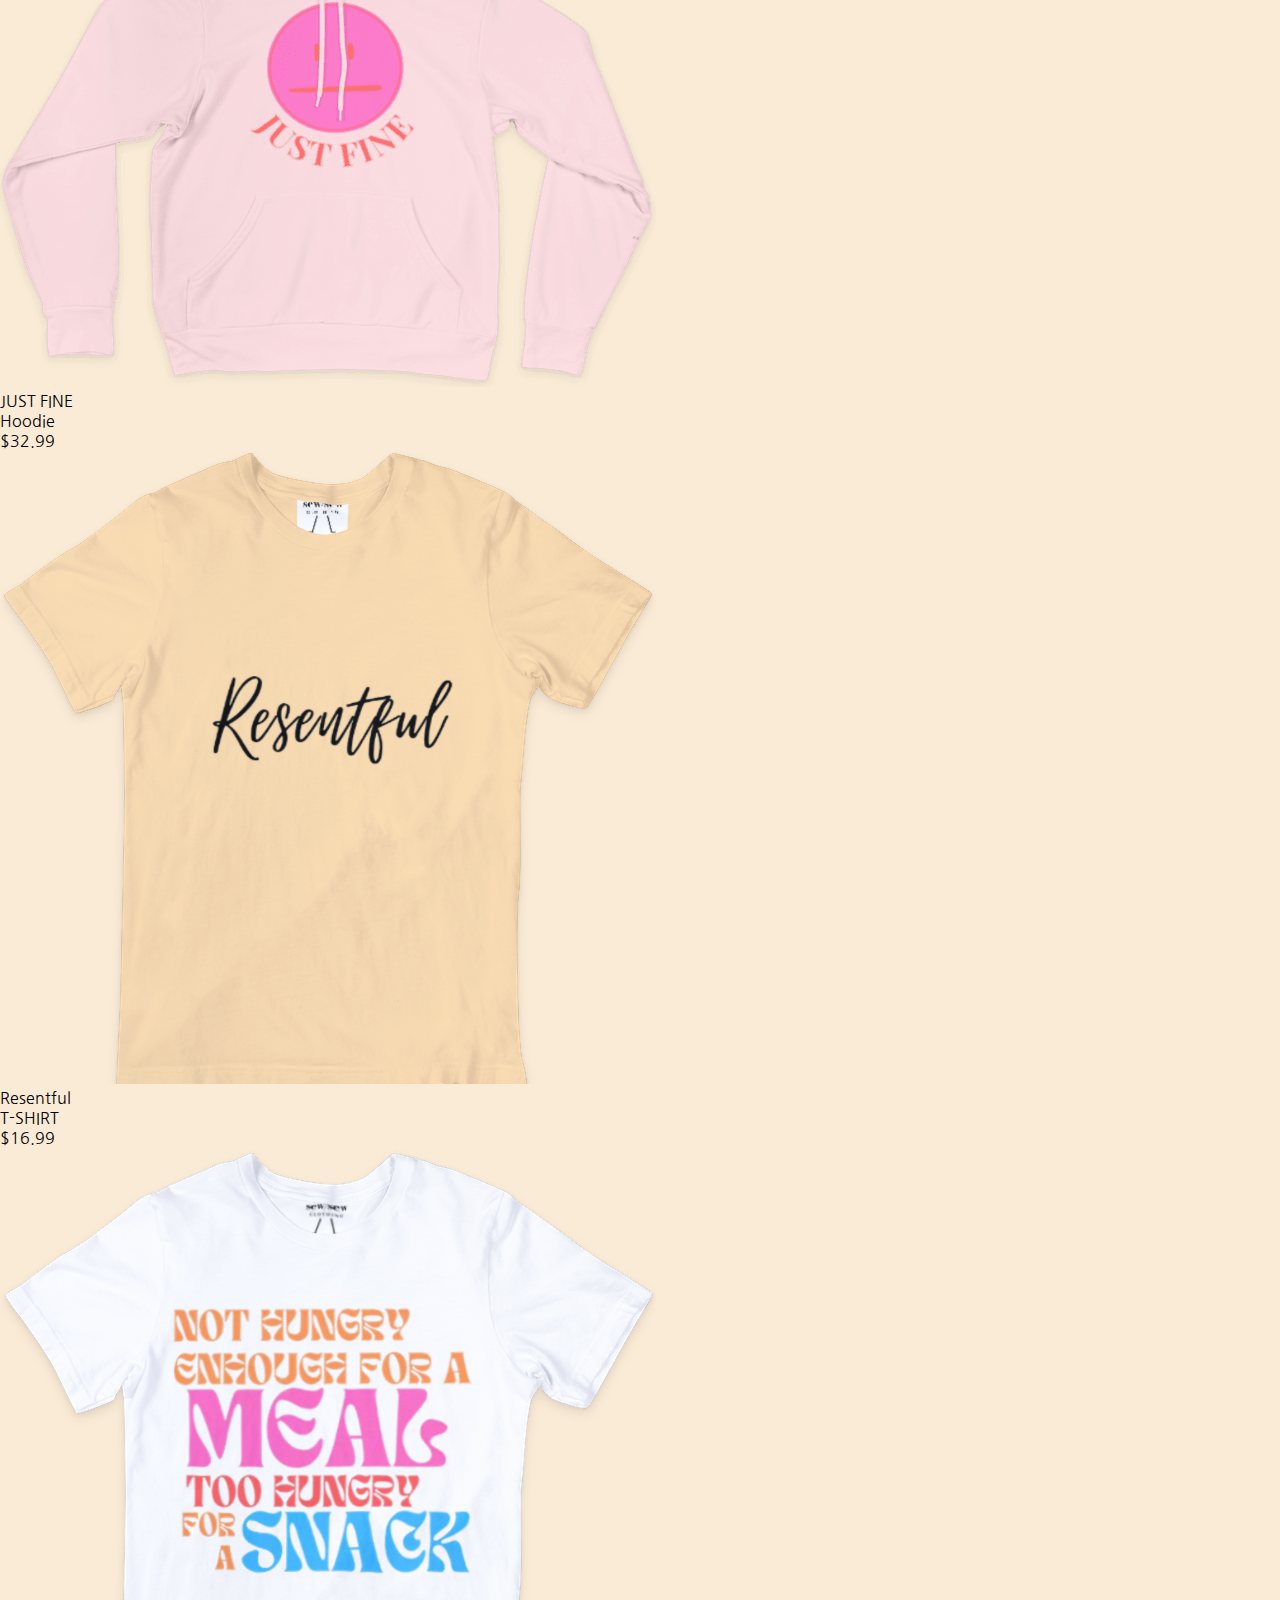
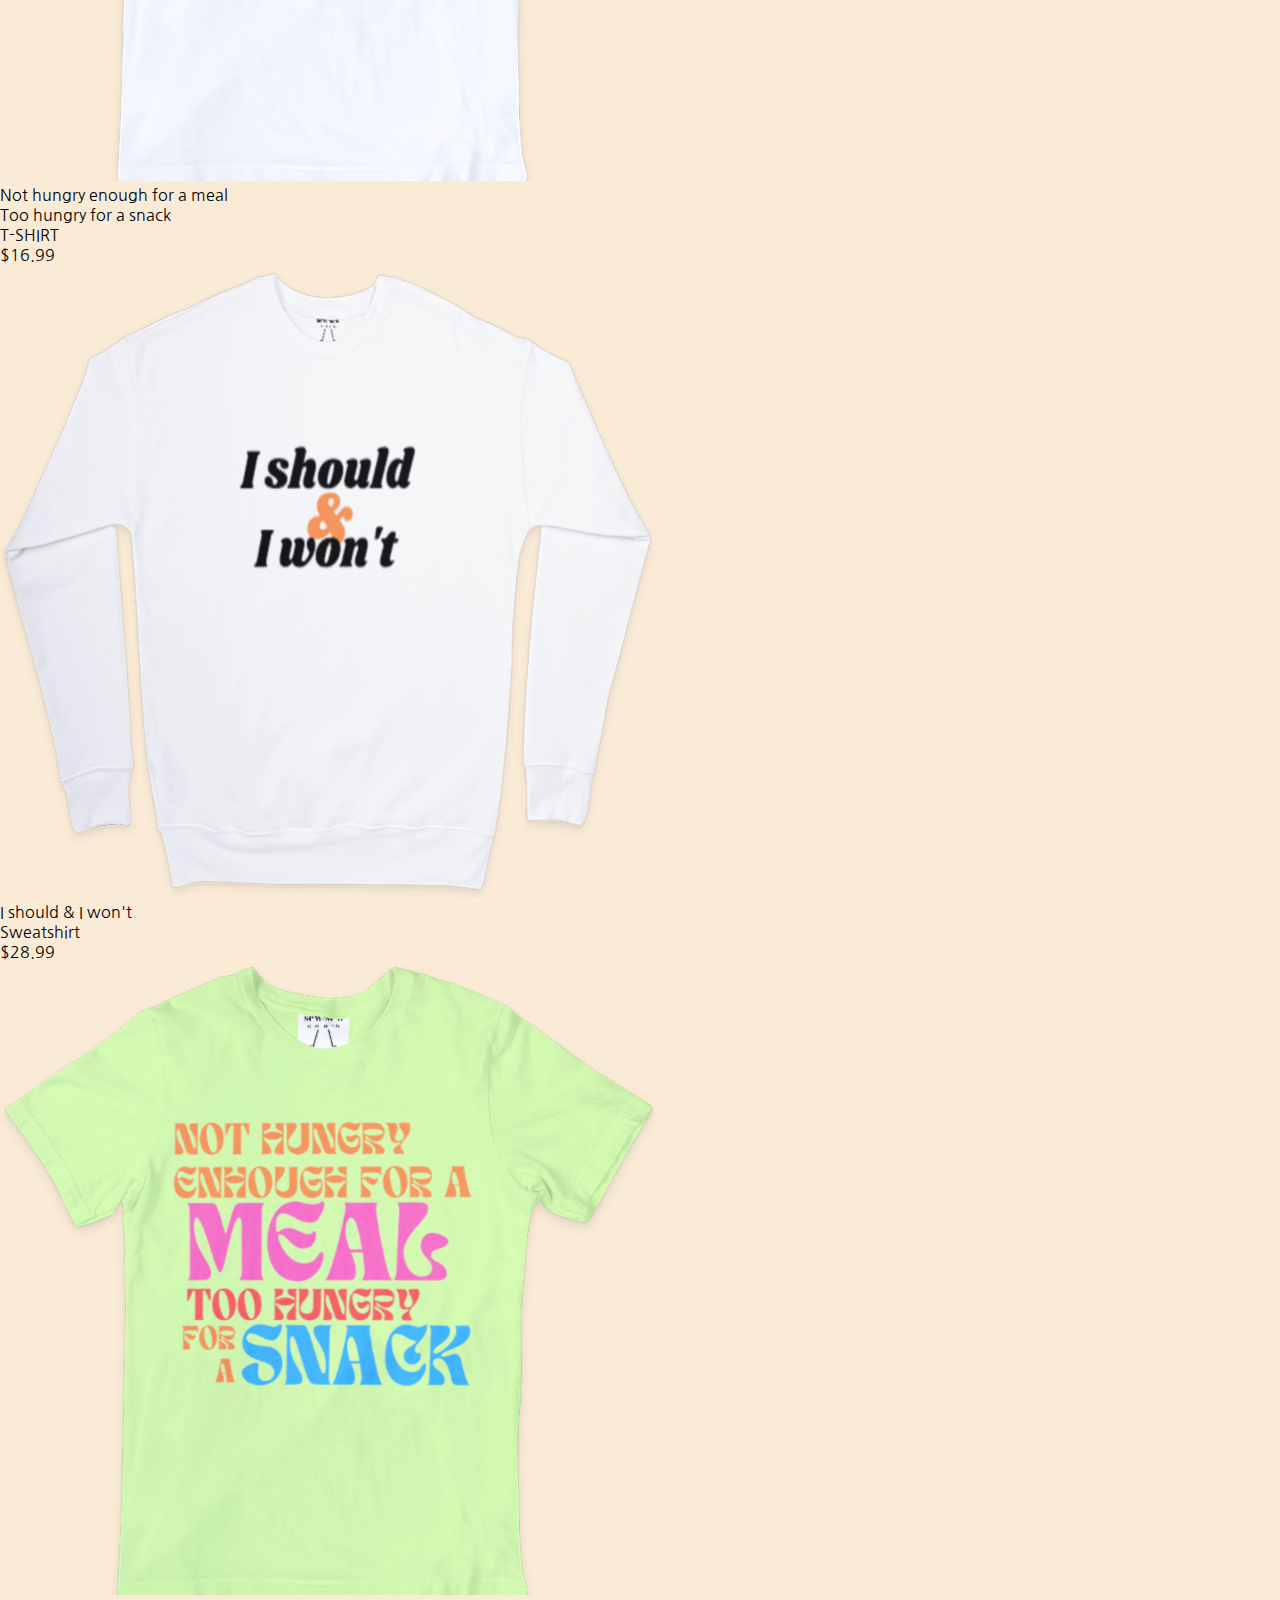
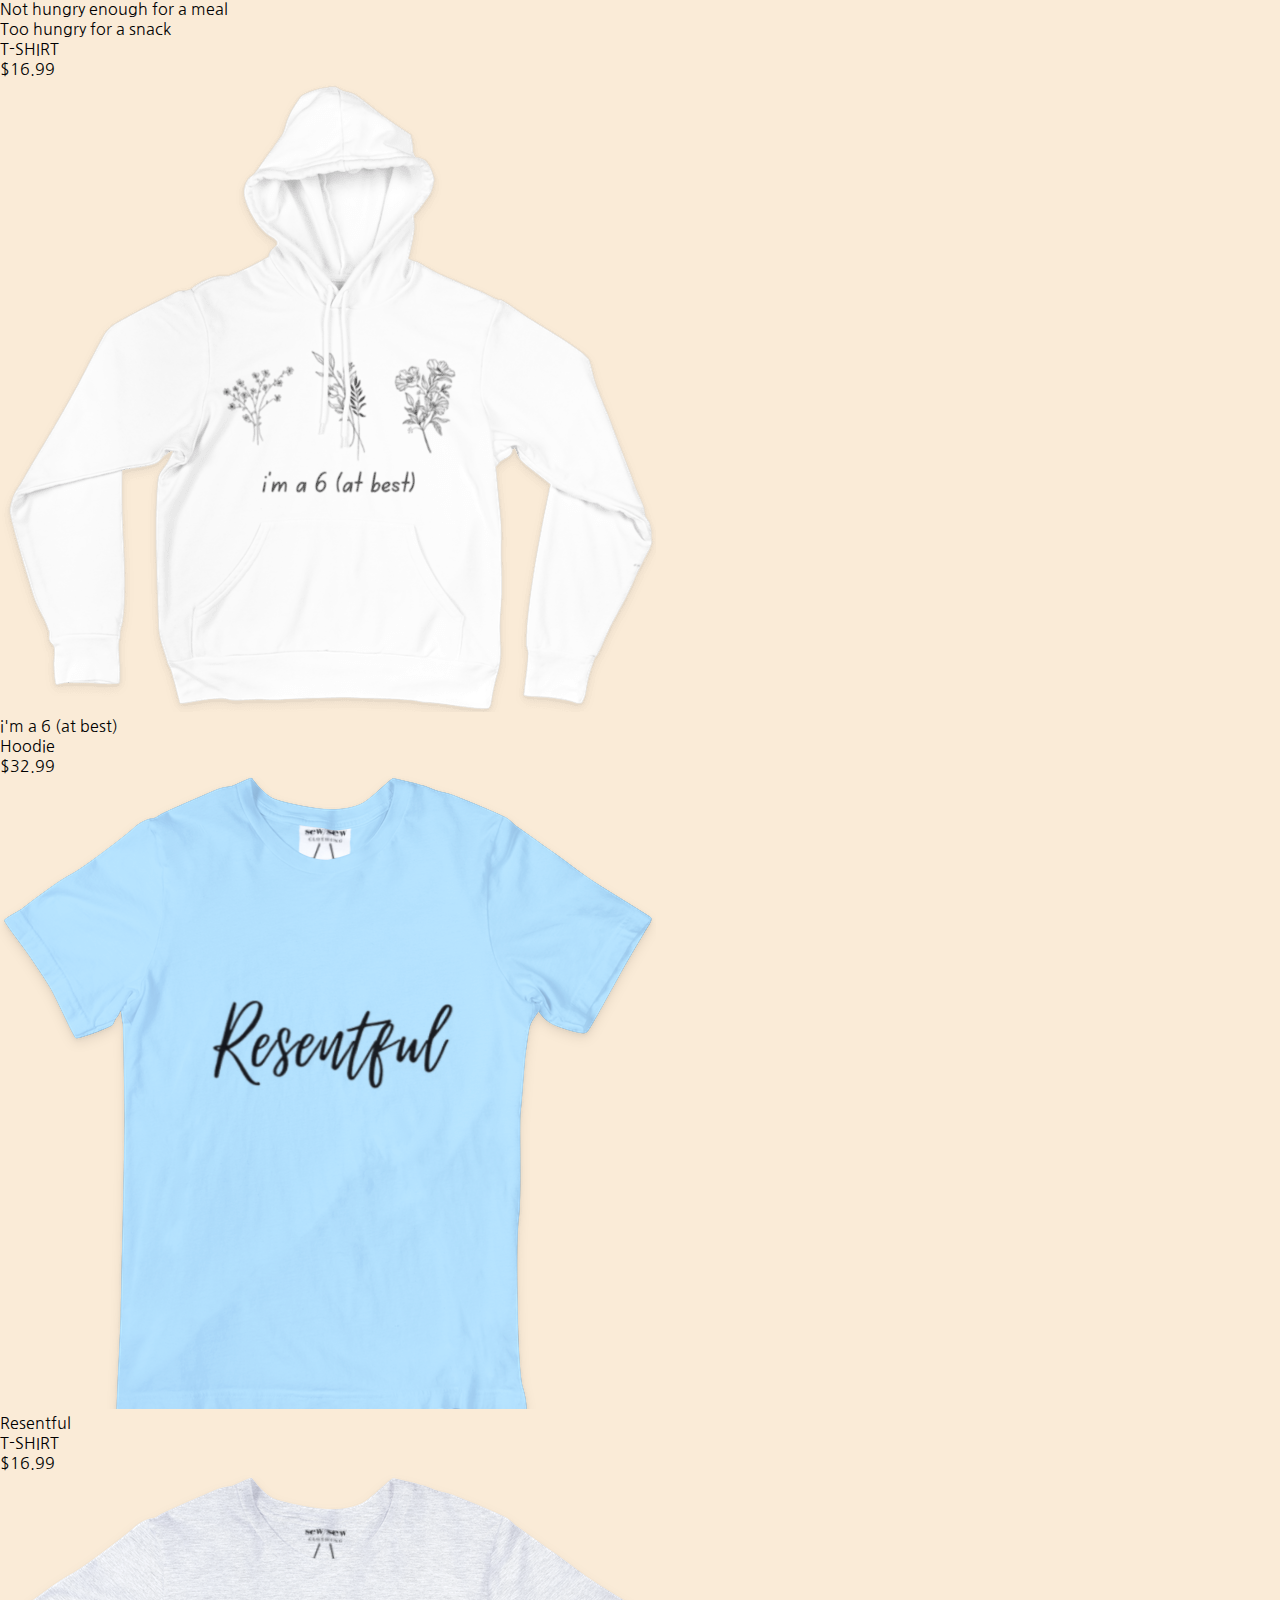
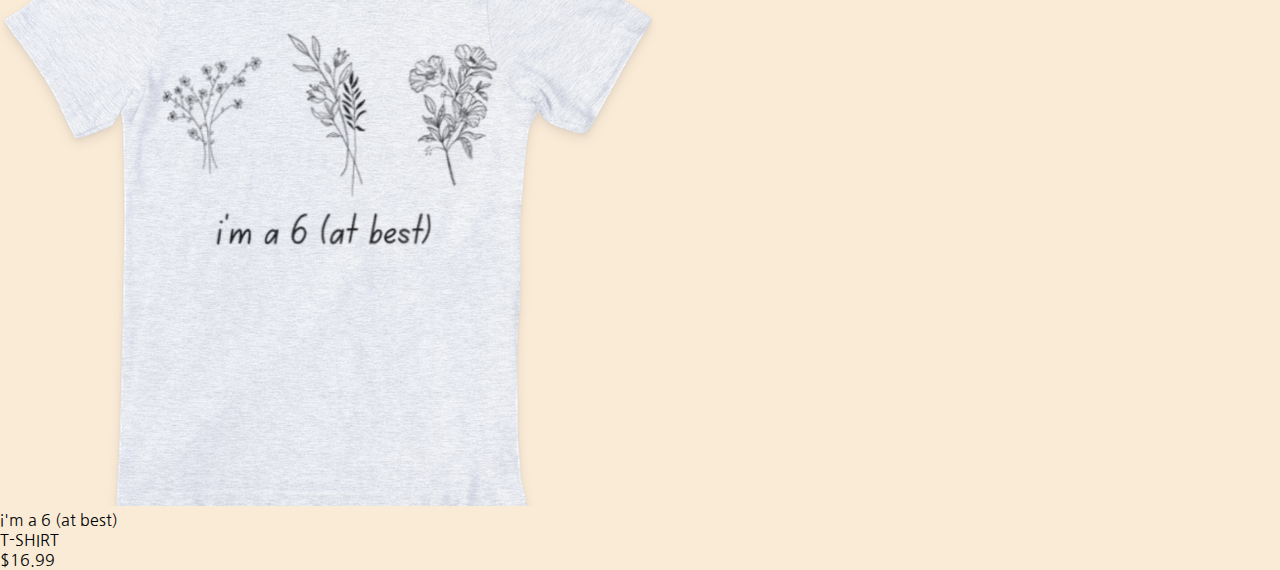
==== commit de960d7c: "products responsive changes" ====
--- a/product.html
+++ b/product.html
@@ -9,11 +9,10 @@
 </head>
 <body>
     <header>
+        <a href="index.html">
+            <img class="brand-logo" src="img/logo 2-cropped.svg">
+        </a>
         <nav>
-            <a href="index.html">
-                <img class="brand-logo" src="img/logo 2-cropped.svg">
-            </a>
-            
             <ul>
                 <li><a href="index.html">Home</a></li>
                 <li><a href="product.html">Products</a></li>
--- a/main.css
+++ b/main.css
@@ -18,15 +18,20 @@
 
 header{
    width: 100%;
-   padding: 25px 8%;
+   padding: 5px 5%;
+   display: grid;
+   grid-template-columns: repeat(2, 50%);
 }
 
 .index-header{
    width: 100%;
-   display: grid;
    padding: 0;
    grid-template-columns: 15% 85%;
 
+}
+
+.index-header a{
+   align-self: center;
 }
 
 
@@ -305,6 +310,14 @@
 
 }
 
+@media screen and (min-width:768px) {
+   .index-releases{
+
+      flex-wrap:wrap;
+   }
+   
+}
+
 .index-releases a{
    color: #332E3C;
 }
@@ -348,7 +361,8 @@
 
    
 }
-.index-releases figure{
+
+.index-releases a{
    /* width: 30%; */
    /* background-color: #63b1cd2b; */
    /* background-color: whitesmoke;
@@ -358,6 +372,7 @@
    /* grid-row: 2/3; */
    margin: 50px;
    min-width: 258px;
+   max-width: 370px;
    min-height: 249px;
    text-align: center;
   
@@ -369,7 +384,7 @@
    width: 100%;
    position: relative;
    bottom: 0;
-   cursor: pointer;
+   /* cursor: pointer; */
    margin-left: auto;
    margin-right: auto;
 }
@@ -418,6 +433,20 @@
    cursor: pointer;
 }
 
+@media screen and (max-width:556px) {
+   .product-apparel-figure{
+      flex-basis: 87%;
+      max-width: 350px;
+
+   }
+
+   .product-apparel h1{
+      flex-basis: 100%;
+      margin-bottom:15%;
+   }
+   
+}
+
 .image-container{
    background-color: #63b1cd4a;
    border-radius: 8px 8px 0px 0px;
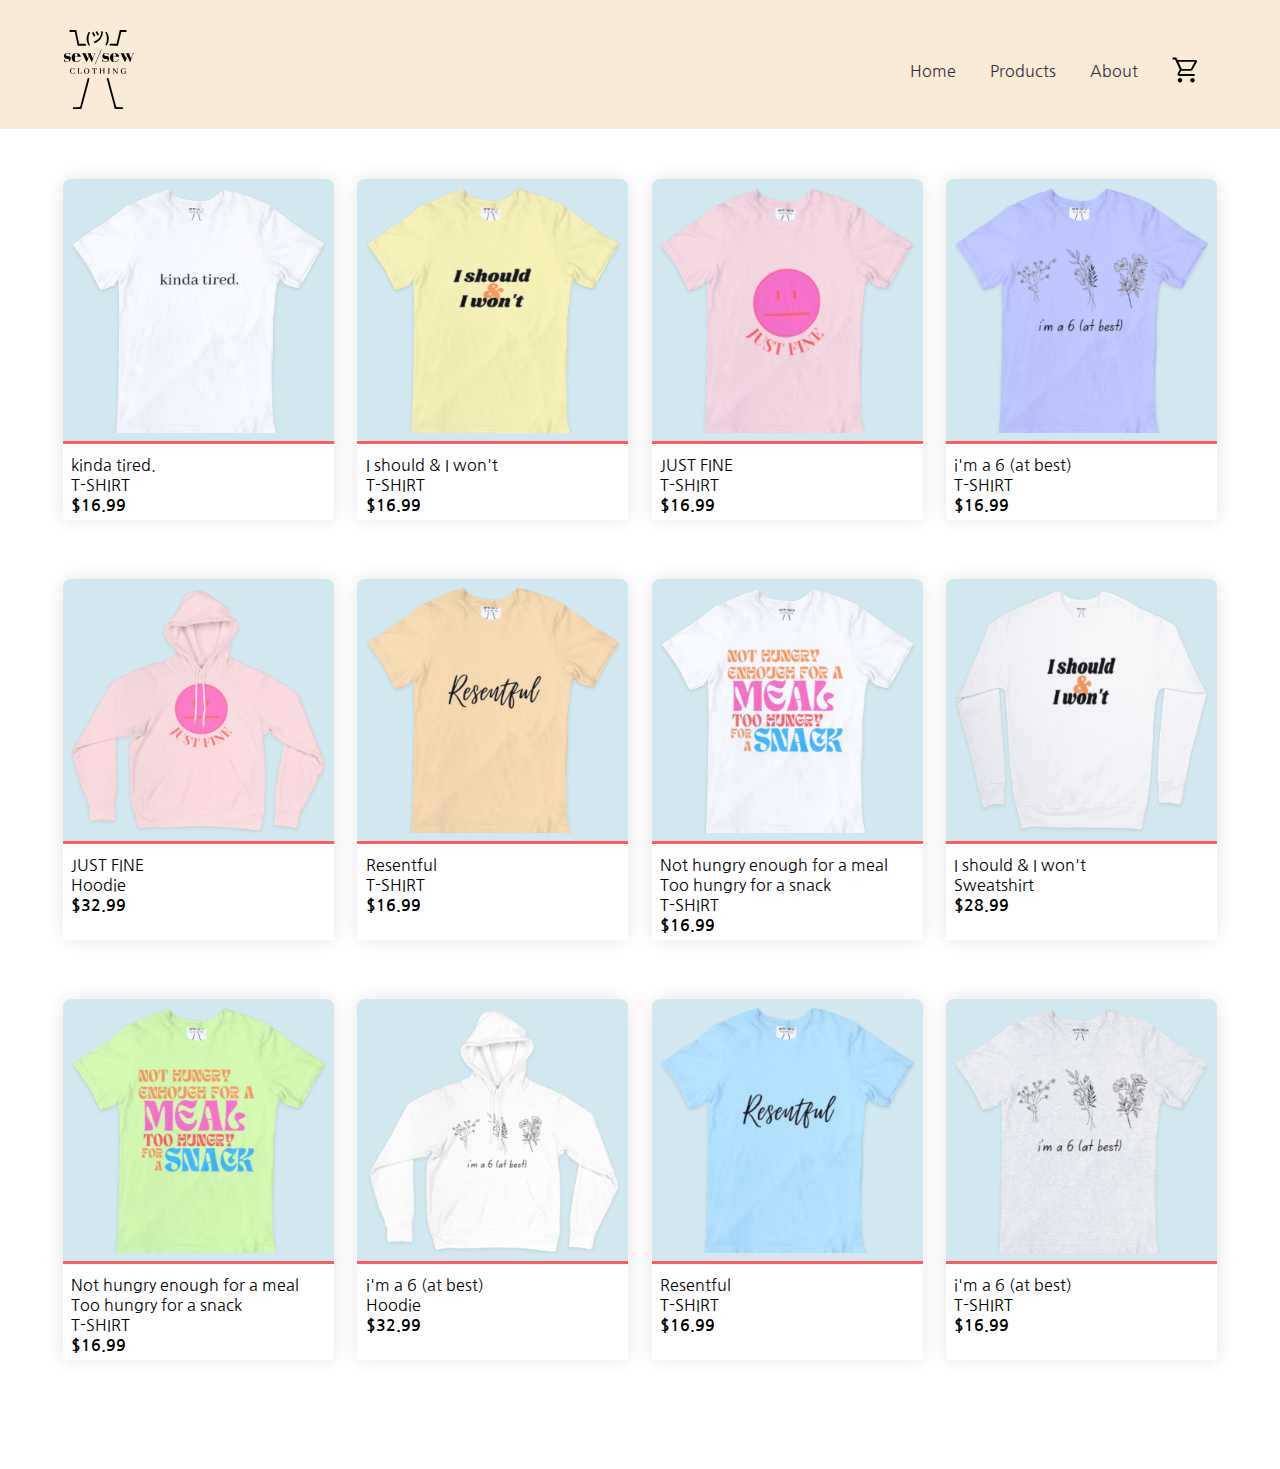
==== commit b3ddfdd3: "responsive changes" ====
--- a/product.html
+++ b/product.html
@@ -8,8 +8,8 @@
     <link rel="stylesheet" href="main.css">
 </head>
 <body>
-    <header>
-        <a href="index.html">
+    <header class="products-header">
+        <a class="brand-logo-a" href="index.html">
             <img class="brand-logo" src="img/logo 2-cropped.svg">
         </a>
         <nav>
@@ -18,7 +18,7 @@
                 <li><a href="product.html">Products</a></li>
                 <li><a href="about.html">About</a></li>
             </ul> 
-            <button class="btn-icon"><img class="cart-icon" src="img/cart icon.svg"></button>  
+            <button class="btn-icon"><img class="cart-icon" src="img/cart.svg"></button>  
         </nav>
         
     </header>
@@ -26,7 +26,7 @@
     <main>
         <!-- apparel -->
         <section class="product-apparel">
-            <h1 class="product-apparel-header">Clothing</h1>
+            <!-- <h1 class="product-apparel-header">Clothing</h1> -->
 
             <figure class="product-apparel-figure">
                 <div class="image-container"><img src="img/product photos/kinda tired/product display/kinda tired white.png"></div>
@@ -164,5 +164,8 @@
         </section>
         
     </main>
+    <!-- <footer>
+        <p>Lorem ipsum dolor sit amet consectetur adipisicing elit. Quia culpa rem inventore iure perspiciatis incidunt molestiae ut quo nihil minus beatae tempora accusamus quam aut, sapiente, quaerat delectus debitis aperiam!</p>
+    </footer> -->
 </body>
 </html>--- a/main.css
+++ b/main.css
@@ -18,26 +18,19 @@
 
 header{
    width: 100%;
-   padding: 5px 5%;
+   /* padding: 5px 5%; */
    display: grid;
    grid-template-columns: repeat(2, 50%);
 }
 
-.index-header{
-   width: 100%;
-   padding: 0;
+header{
+   width: 100%;
    grid-template-columns: 15% 85%;
-
-}
-
-.index-header a{
-   align-self: center;
-}
-
+}
 
 @media screen and (min-width:951px) {
    
-   .index-header{
+   header{
       grid-template-columns: 61% 39%;
    
    }
@@ -47,31 +40,49 @@
 .index-intro{
    min-height: 100vh;
    display: grid;
-   /* grid-auto-rows: 18% 82%; */
-   padding-right: 8%;
+   padding-right: 5%;
    padding-left: 5%;
 }
 
 nav{
-   /* padding-top: 25px; */
-   padding-right: 30px;
+   padding-right: 0px; 
+   justify-content: flex-end;
    text-align: right;
-   /* width: 100%; */
    display: flex;
    align-items: center;  
-}
-
-.brand-logo{
+   padding-top: 30px;
+}
+
+.brand-logo-a{
    align-self: center;
    padding-top: 30px;
-   width: 80px;
-   cursor: pointer;
-}
+}
+
+
+.brand-logo{
+   width: 50px;
+}
+
+
 
 .cart-icon{
    width: 30px;
    cursor: pointer;
-  
+}
+
+
+@media screen and (min-width:556px){
+
+   .brand-logo{
+      width: 70px;
+      
+   }
+
+   .cart-icon{
+      width: 30px;
+      margin-left: 10px;
+   }
+
 }
 
 nav ul{
@@ -97,127 +108,105 @@
    color: #4281A4;
 }
 
-@media screen and (max-width:951px){
+@media screen and (min-width:951px){
    .index-intro{
-      padding-right: 5%;
-      
-
-   }
+      padding-right: 8%;
+   }
+   
    nav{
-      justify-content: flex-end;
-      padding-right: 0px; 
-   }
-   
-}
+      justify-content: flex-start;
+      padding-right: 15px;
+
+   }
+   
+}
+
 
 @media screen and (max-width:556px){
-
-   .brand-logo{
-      padding-top: 15px;
-      width: 50px;
-   
-   }
-
-   .cart-icon{
-      width: 20px;
-   }
 
    nav ul{
       display: none;
    }
    
+}
+
+.index-headline{
+   display: flex;
+   flex-direction: column;
+   /* flex-wrap: wrap; don't do */ 
+   justify-content: space-between;
+   transition: all 0.3s ease 0s;
+}
+
+@media screen and (min-width:556px){
+   .index-headline{
+      flex-direction: row;
+   }
 }
 
 .headline{
    display: flex;
    flex-direction: column;
-   justify-content: center;
-   
-   padding-bottom: 25px;
+   justify-content: center; 
+   padding-bottom: 40px;
+   padding-top: 30px;
+   max-width: 500px;
+}
+
+.main-figure{
+   display: none;
+}
+
+.main-img{
+   margin-left: auto;
+   margin-right: auto;
+   width: 80%;
+}
+
+@media screen and (min-width:768px){
+
+   .headline{
+      padding-left: 0px;
+      /* padding-bottom: 15px; */
+   }
+
+}
+
+@media screen and (min-width:951px){
+
+   .headline{
+      flex-basis: 61%;
+   }
+
+   .main-figure{
+      flex-basis: 39%;
+   }
+
+   
 }
 
 @media screen and (min-width:1440px) {
    .headline{
       padding-left: 60px;
-   }
-   
-}
-
-.index-headline{
-   display: flex;
-   /* flex-wrap: wrap; don't do */ 
-   justify-content: space-between;
-   transition: all 0.3s ease 0s;
-}
-
-.main-img{
-   margin-left: auto;
-   margin-right: auto;
-   width: 63%;
-}
-
-
-@media screen and (max-width:556px){
-   .index-headline{
-      flex-direction: column;
-   }
-}
-
-@media screen and (max-width:1024px){
-
-
-   .headline{
-      max-width: 500px;
-      /* justify-content: space-around; */
-   }
-}
-
-@media screen and (min-width:951px){
-
-   .headline{
-      flex-basis: 61%;
+      max-width: 700px;
+   }
+   
+}
+
+.background{
+   background-color: transparent;
+   
+}
+
+@media screen and (min-width:950px) {
+
+   .background{
+      background-color: #DCA783;
    }
 
    .main-figure{
-      flex-basis: 39%;
-   }
-
-   .main-img{
-      margin-left: auto;
-      width: 100%;
-   }
-   
-}
-
-@media screen and (min-width:1024px){
-
-   .headline{
-      flex-basis:70%;
-
-   }
-
-   .main-figure{
-      flex-basis: 30%;
-   }
-}
-
-
-.background{
-   background-color: #DCA783;
-}
-
-.main-figure{
-   display:flex;
-   align-items: flex-end;
-}
-
-
-@media screen and (max-width:950px) {
-   .background{
-      background-color: transparent;
-   }
-   .main-figure{
-      display: none;
+      display:flex;
+      align-items: flex-end;
    }  
 }
 
@@ -228,26 +217,16 @@
    font-size: 2.5em;
    font-weight: 600;
    line-height: 55px;
-   /* margin-top: 65px; */
-   padding-top: 25px;
-   padding-bottom: 25px;
-   /* padding-left: 60px; */
+   padding-top: 0px;
+   padding-bottom: 5px;
    text-transform: capitalize;
 }
-
-
-
 
 @media screen and (min-width:1440px){
    .col-2 h1{
       font-size: 3.2em;
       line-height: 65px;
-   
-   }
-}
-
-.col-2 p{
-    /* margin-left: 60px; */
+   }
 }
 
 .shop-btn{
@@ -260,30 +239,20 @@
    cursor: pointer;
    background-color: #FF5A5F;
    transition: all 0.3s ease 0s;
-   margin-top: 25px;
-   /* margin-left: 60px; */
-}
-
-@media screen and (max-width:768px){
+   margin-top: 15px;
+
+}
+
+@media screen and (min-width:768px){
    .col-2 h1{
-      padding-top: 0px;
-      padding-bottom: 5px;
-   }
-
-   .headline{
-      /* justify-content: flex-start; */
-      /* padding-top: 15px; */
-      padding-left: 0px;
-      padding-bottom: 15px;
+      padding-bottom: 25px;  
    }
 
    .shop-btn{
-      margin-top: 15px;
-      /* margin-left: 60px; */
-   }
-   
-}
-
+      margin-top: 25px;
+   }
+   
+}
 
 .shop-btn:hover{
    background-color: #ff5a60e3;
@@ -306,17 +275,15 @@
    flex-direction: row;
    flex-wrap: wrap;
    justify-content: center;
-   /* grid-auto-columns: repeat(3, 30%); */
-
-}
-
-@media screen and (min-width:768px) {
+
+}
+
+/* @media screen and (min-width:768px) {
    .index-releases{
-
       flex-wrap:wrap;
    }
    
-}
+} */
 
 .index-releases a{
    color: #332E3C;
@@ -324,59 +291,54 @@
 
 .index-releases-header{
    text-align: center;
-   /* grid-column: 1/5;
-   grid-row: 1/2; */
    flex-basis: 100%;
 }
 
-.index-releases-header::after{
+.index-releases-header::after, .index-releases-header::before {
    content: '';
    background: #FF5A5F;
-   width: 115px;
+   width: 55px;
    height:5px;
    position: absolute;
+   
+}
+
+.index-releases-header::after{
    transform: translateY(+260%) translateX(+4%);
-   /* bottom: -100px;
-   left: 56%; */
 }
 
 .index-releases-header::before{
-   content: '';
-   background: #FF5A5F;
-   width: 115px;
-   height:5px;
-   position: absolute;
+
    transform: translateX(-105%) translateY(+260%);
 }
 
-@media screen and (max-width:768px) {
-   .index-releases-header::after{
-
-      width: 55px;
-
-   }
-   
-   .index-releases-header::before{
-      width: 55px;
-
+
+
+@media screen and (min-width:768px) {
+   .index-releases-header::after, .index-releases-header::before{
+      width: 115px;
+   }
    
 }
 
 .index-releases a{
-   /* width: 30%; */
-   /* background-color: #63b1cd2b; */
-   /* background-color: whitesmoke;
-   border: 1px solid black;
-   border-radius: 5px; */
-   flex-basis: 20%;
-   /* grid-row: 2/3; */
-   margin: 50px;
-   min-width: 258px;
-   max-width: 370px;
+   flex-basis:100%;
+   margin-top: 50px;
+   margin-inline: 15px;
+   /* margin: 25px; */
+   /* min-width: 258px; */
+   max-width: 330px;
    min-height: 249px;
-   text-align: center;
-  
-   
+   text-align: center;  
+}
+
+@media screen and (min-width: 1024px){
+   .index-releases a{
+      margin-top: 75px;
+      margin-inline: 35px;
+      flex-basis: 33%;
+
+   }
 }
 
 
@@ -399,20 +361,41 @@
 /* products-apparel */
 
 .product-apparel{
-   padding-top: 2%;
+   padding: 50px 4%;
    background-color: white;
    width:100%;
-   text-align: center;
+   /* text-align: center; */
    min-height:580px;
    display: flex;
    flex-wrap: wrap;
    justify-content: space-around;
 }
 
-.product-apparel h1{
+.products-header{
+   /* padding: 0px 8%; */
+   padding-left: 5%;
+   padding-right: 5%;
+   padding-bottom: 16px;
+}
+
+
+@media screen and (min-width:1440px){
+   .product-apparel{
+      padding: 4% 4%;
+   }
+
+   .products-header{
+      padding-left: 5%;
+      padding-right: 8%;
+      padding-bottom: 30px;
+   }
+}
+
+/* .product-apparel h1{
    flex-basis: 100%;
-   margin-bottom:5%;
-}
+   margin-bottom:15%;
+} */
+
 
 .product-apparel-header::after{
    content: '';
@@ -425,26 +408,39 @@
 }
 
 .product-apparel-figure{
-   flex-basis: 23%;
-   max-width: 450px;
+   flex-basis: 87%;
+   max-width: 350px;
    margin-bottom: 5%;
    border-radius: 8px 8px 0px 0px;
    box-shadow: 0 0 20px 0px rgba(0, 0, 0, 0.1);
    cursor: pointer;
 }
 
-@media screen and (max-width:556px) {
+@media screen and (min-width:556px) {
    .product-apparel-figure{
-      flex-basis: 87%;
-      max-width: 350px;
-
+      flex-basis: 30%;
+      max-width: 295px;
+   }
+
+   /* .product-apparel h1{
+      flex-basis: 100%;
+      margin-bottom:4%;
+      margin-left: 2%;
+   } */
+  
+}
+
+@media screen and (min-width:768px) {
+   .product-apparel-figure{
+      flex-basis: 23%;
    }
 
    .product-apparel h1{
       flex-basis: 100%;
-      margin-bottom:15%;
-   }
-   
+      margin-bottom:4%;
+      margin-left: 2%;
+   }
+  
 }
 
 .image-container{
@@ -477,7 +473,6 @@
 footer{
    background-color: #332E3C;
    width: 100%;
-   padding: 2%;
 }
 
 /* footer img{
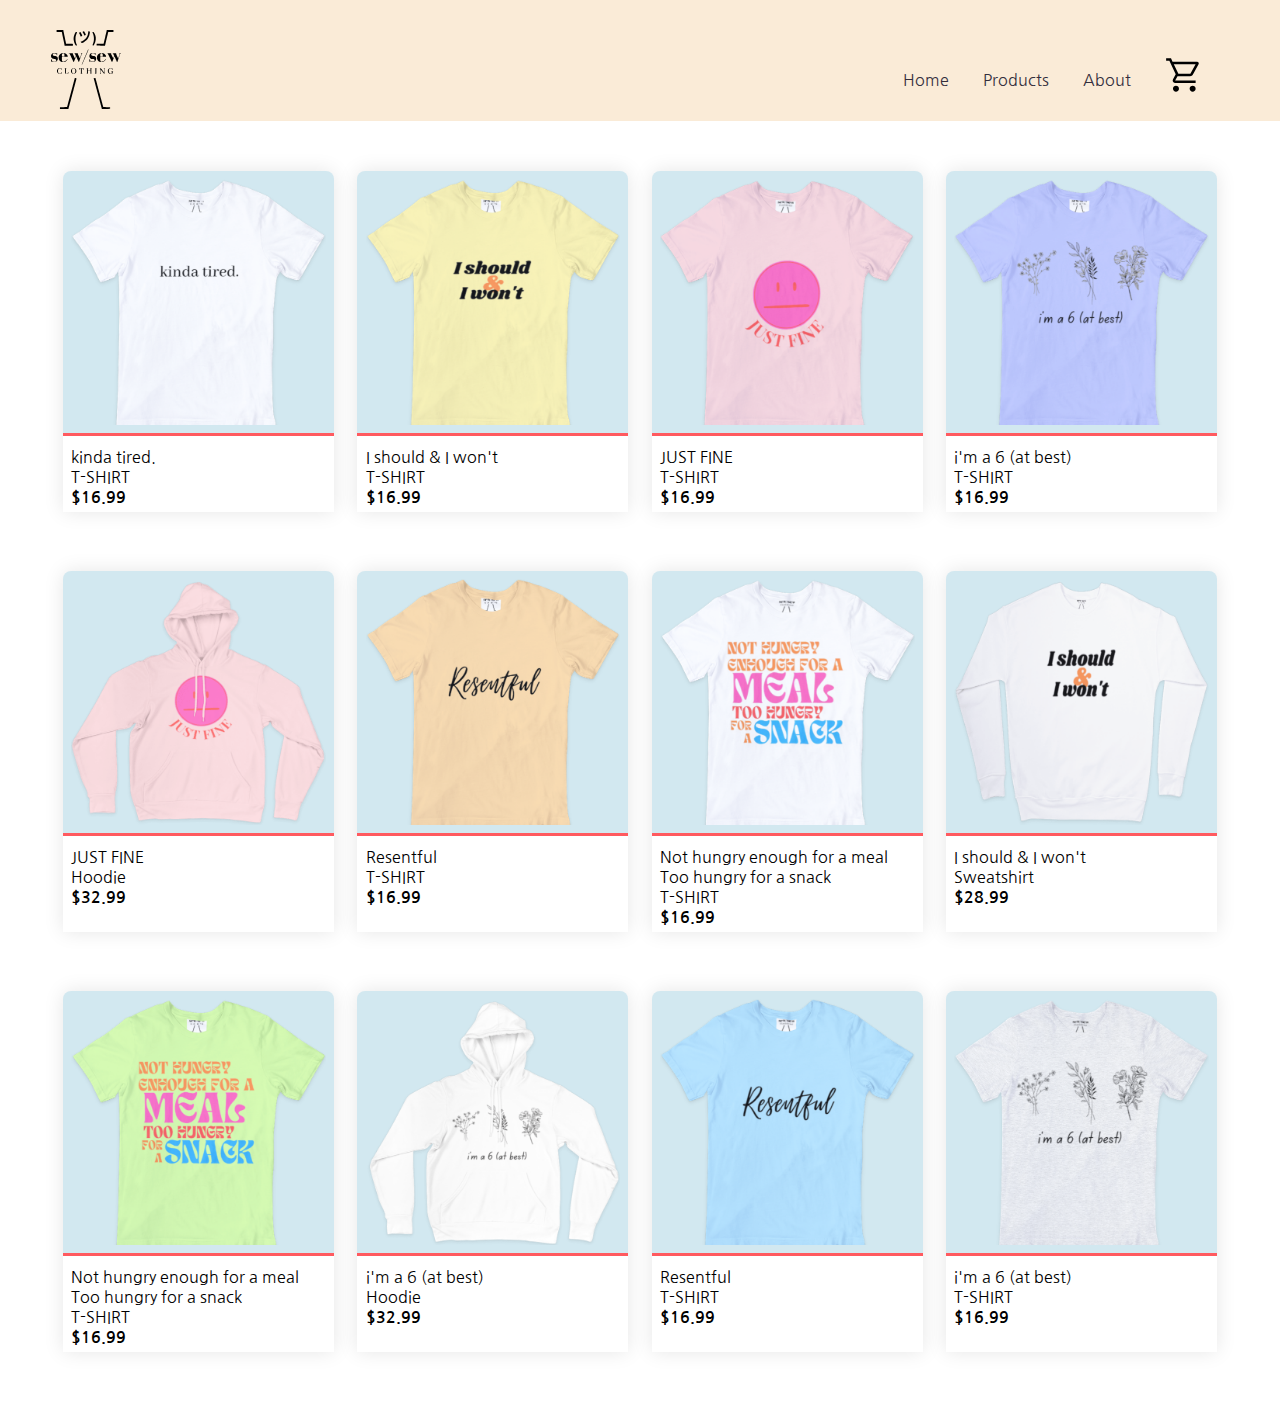
==== commit 17baea5b: "reponsive header fixes" ====
--- a/product.html
+++ b/product.html
@@ -13,12 +13,14 @@
             <img class="brand-logo" src="img/logo 2-cropped.svg">
         </a>
         <nav>
-            <ul>
+            <ul id="menuItems">
                 <li><a href="index.html">Home</a></li>
                 <li><a href="product.html">Products</a></li>
                 <li><a href="about.html">About</a></li>
             </ul> 
-            <button class="btn-icon"><img class="cart-icon" src="img/cart.svg"></button>  
+            <button class="btn-icon" ><img class="cart-icon" src="img/cart.svg"></button> 
+            <button class="menu-icon" onclick="menutoggle()"><img class="menu-icon" src="img/menu-icon.svg"></button> 
+           
         </nav>
         
     </header>
@@ -168,4 +170,22 @@
         <p>Lorem ipsum dolor sit amet consectetur adipisicing elit. Quia culpa rem inventore iure perspiciatis incidunt molestiae ut quo nihil minus beatae tempora accusamus quam aut, sapiente, quaerat delectus debitis aperiam!</p>
     </footer> -->
 </body>
+
+<script>
+    var menuItems = document.getElementById("menuItems");
+
+    menuItems.style.maxHeight = "0px";
+
+    function menutoggle(){
+        if(menuItems.style.maxHeight == "0px"){
+
+            menuItems.style.maxHeight = "200px"
+
+        }else{
+
+            menuItems.style.maxHeight = "0px"
+        }
+    }
+</script>
+
 </html>--- a/main.css
+++ b/main.css
@@ -18,7 +18,6 @@
 
 header{
    width: 100%;
-   /* padding: 5px 5%; */
    display: grid;
    grid-template-columns: repeat(2, 50%);
 }
@@ -28,20 +27,55 @@
    grid-template-columns: 15% 85%;
 }
 
+@import url('https://fonts.googleapis.com/css2?family=Libre+Bodoni:wght@700&family=Nanum+Gothic:wght@400;700;800&display=swap');
+@import url('https://fonts.googleapis.com/css2?family=Libre+Bodoni:ital,wght@0,400;0,500;0,600;0,700;1,400;1,500;1,600;1,700&display=swap');
+
+/* RESET */
+*{
+   margin: 0;
+   padding: 0;
+   box-sizing: border-box;
+   text-decoration: none;
+   list-style: none;
+}
+
+body{
+   font-family: 'Nanum Gothic', sans-serif;
+   background-color: antiquewhite;
+
+}
+
+/* header{
+   width: 100%;
+   
+   grid-template-columns: repeat(2, 50%);
+} */
+
+header{
+   width: 100%;
+   display: grid;
+   grid-template-columns: 15% 85%;
+   
+   
+}
+
 @media screen and (min-width:951px) {
    
    header{
       grid-template-columns: 61% 39%;
-   
-   }
+      max-height: none;
+   }
+   .index-intro{
+   display: grid;
+}
+
    
 }
 
 .index-intro{
    min-height: 100vh;
-   display: grid;
-   padding-right: 5%;
-   padding-left: 5%;
+   padding-right: 4%;
+   padding-left: 4%;
 }
 
 nav{
@@ -50,37 +84,56 @@
    text-align: right;
    display: flex;
    align-items: center;  
-   padding-top: 30px;
+   padding-top: 15px;
 }
 
 .brand-logo-a{
    align-self: center;
-   padding-top: 30px;
-}
-
+   padding-top: 15px;
+   padding-bottom: 8px;
+}
 
 .brand-logo{
    width: 50px;
-}
-
-
+
+}
 
 .cart-icon{
-   width: 30px;
+   /* display: none; */
+   width: 35px;
    cursor: pointer;
+   margin-right: 10px;
+}
+
+.menu-icon{
+   width: 40px;
+   cursor: pointer;
 }
 
 
 @media screen and (min-width:556px){
 
+   nav{ 
+      padding-top: 30px;
+   }
+
+   .brand-logo-a{
+      align-self: center;
+      padding-top: 30px;
+   }
+
    .brand-logo{
-      width: 70px;
-      
+      width: 70px;  
    }
 
    .cart-icon{
-      width: 30px;
+      display: block;
+      width: 40px;
       margin-left: 10px;
+   }
+
+   .menu-icon{
+      display: none;
    }
 
 }
@@ -89,7 +142,7 @@
    display: inline-block;
    width: 100%;
    padding-right: 8px;
-   /* padding: 0px 15px;   */
+   margin-bottom: 40px;
 }
 
 nav li{
@@ -98,7 +151,6 @@
 }
 
 nav ul li a{
-   color: black;
    color: #332E3C;
    font-weight: 400;
    transition: all 0.3a ease 0s;
@@ -121,16 +173,36 @@
    
 }
 
+@media screen and (min-width:1440px){
+
+   nav{
+      padding-right: 35px;
+
+   }
+   
+}
+
 
 @media screen and (max-width:556px){
 
    nav ul{
-      display: none;
+      background-color: #FF5A5F;
+      position: absolute;
+      top:83px;
+      left:0;
+      width: 100%;
+      overflow: hidden;
+      transition: max-height 0.5s;  
+   }
+
+   nav li{
+      display: block;
    }
    
 }
 
 .index-headline{
+   /* border: 1px black solid; */
    display: flex;
    flex-direction: column;
    /* flex-wrap: wrap; don't do */ 
@@ -149,8 +221,8 @@
    flex-direction: column;
    justify-content: center; 
    padding-bottom: 40px;
-   padding-top: 30px;
-   max-width: 500px;
+   padding-top: 55px;
+   max-width: 550px;
 }
 
 .main-figure{
@@ -160,13 +232,14 @@
 .main-img{
    margin-left: auto;
    margin-right: auto;
-   width: 80%;
+   width: 77%;
 }
 
 @media screen and (min-width:768px){
 
    .headline{
       padding-left: 0px;
+      padding-top: 0px;
       /* padding-bottom: 15px; */
    }
 
@@ -213,19 +286,20 @@
 
 .col-2 h1{
    font-family: 'Libre Bodoni', serif;
-   /* font-size: 50px; */
+   /* font-size: 50px;
    font-size: 2.5em;
+   line-height: 55px; */
+   font-size: 3.2em;
+   line-height: 65px;
    font-weight: 600;
-   line-height: 55px;
    padding-top: 0px;
-   padding-bottom: 5px;
+   padding-bottom: 25px;
    text-transform: capitalize;
 }
 
-@media screen and (min-width:1440px){
+@media screen and (min-width:556px){
    .col-2 h1{
-      font-size: 3.2em;
-      line-height: 65px;
+      padding-bottom: 5px;
    }
 }
 
@@ -239,12 +313,13 @@
    cursor: pointer;
    background-color: #FF5A5F;
    transition: all 0.3s ease 0s;
-   margin-top: 15px;
+   margin-top: 25px;
 
 }
 
 @media screen and (min-width:768px){
    .col-2 h1{
+      padding-top: 68px;
       padding-bottom: 25px;  
    }
 
@@ -269,7 +344,7 @@
 /* new releases */
 
 .index-releases{
-   padding: 75px 5%;
+   padding: 50px 1%;
    background-color: white;
    display: flex;
    flex-direction: row;
@@ -278,12 +353,6 @@
 
 }
 
-/* @media screen and (min-width:768px) {
-   .index-releases{
-      flex-wrap:wrap;
-   }
-   
-} */
 
 .index-releases a{
    color: #332E3C;
@@ -292,9 +361,12 @@
 .index-releases-header{
    text-align: center;
    flex-basis: 100%;
-}
-
-.index-releases-header::after, .index-releases-header::before {
+   text-decoration: underline;
+   text-underline-offset: 8px;
+   text-decoration-color: #FF5A5F;
+}
+
+/* .index-releases-header::after, .index-releases-header::before {
    content: '';
    background: #FF5A5F;
    width: 55px;
@@ -319,28 +391,29 @@
       width: 115px;
    }
    
-}
+} */
 
 .index-releases a{
    flex-basis:100%;
    margin-top: 50px;
    margin-inline: 15px;
-   /* margin: 25px; */
-   /* min-width: 258px; */
    max-width: 330px;
    min-height: 249px;
    text-align: center;  
 }
 
-@media screen and (min-width: 1024px){
+@media screen and (min-width: 768px){
    .index-releases a{
-      margin-top: 75px;
+      margin-inline: 20px;
+      flex-basis: 28%;
+   }
+}
+
+@media screen and (min-width: 1440px){
+   .index-releases a{
       margin-inline: 35px;
-      flex-basis: 33%;
-
-   }
-}
-
+   }
+}
 
 .index-releases img{
    width: 100%;
@@ -362,6 +435,7 @@
 
 .product-apparel{
    padding: 50px 4%;
+   padding-bottom: 0px;
    background-color: white;
    width:100%;
    /* text-align: center; */
@@ -372,16 +446,22 @@
 }
 
 .products-header{
-   /* padding: 0px 8%; */
-   padding-left: 5%;
-   padding-right: 5%;
-   padding-bottom: 16px;
-}
-
+   padding-right: 4%;
+   padding-left: 4%;
+   /* padding-bottom: 8px; */
+}
+
+@media screen and (min-width:556px){
+
+   .products-header{
+      /* padding-bottom: 16px */
+   }
+}
 
 @media screen and (min-width:1440px){
    .product-apparel{
       padding: 4% 4%;
+      padding-bottom: 0px;
    }
 
    .products-header{
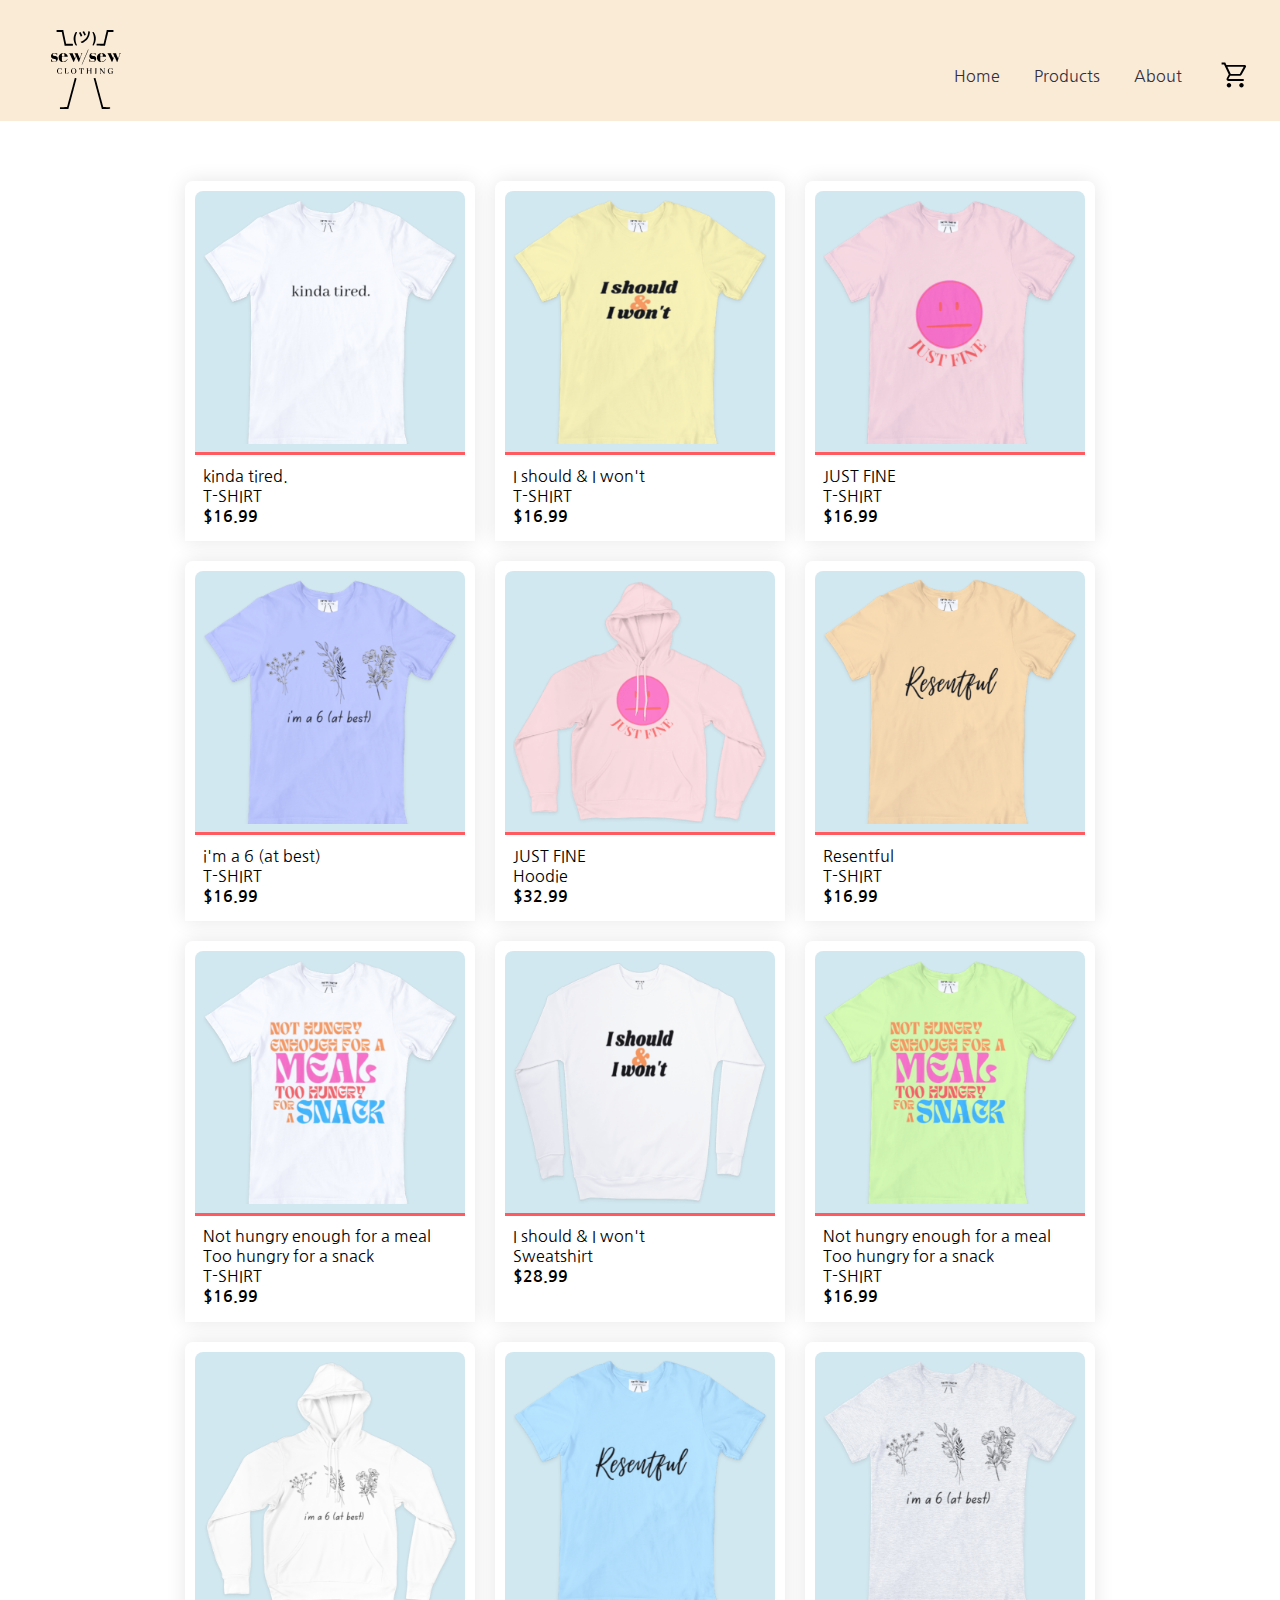
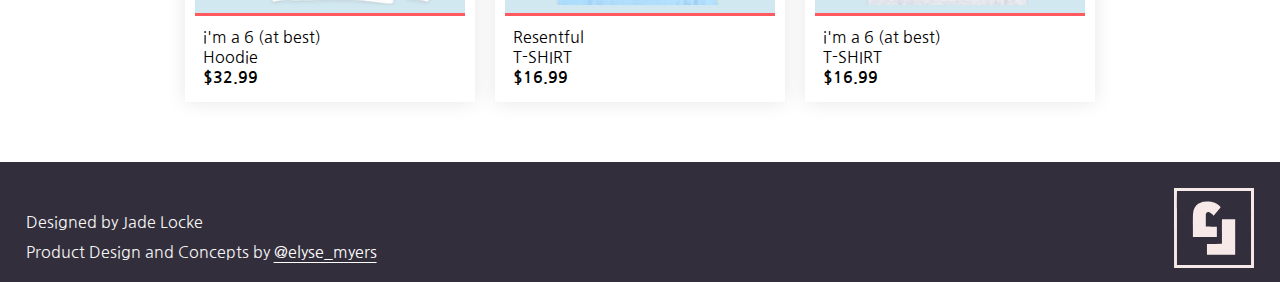
==== commit b255a052: "fixed header, added footer" ====
--- a/product.html
+++ b/product.html
@@ -15,12 +15,14 @@
         <nav>
             <ul id="menuItems">
                 <li><a href="index.html">Home</a></li>
+                <hr class="menuhr">
                 <li><a href="product.html">Products</a></li>
+                <hr class="menuhr">
                 <li><a href="about.html">About</a></li>
             </ul> 
-            <button class="btn-icon" ><img class="cart-icon" src="img/cart.svg"></button> 
-            <button class="menu-icon" onclick="menutoggle()"><img class="menu-icon" src="img/menu-icon.svg"></button> 
-           
+
+            <img class="cart-icon" src="img/cart.svg">
+            <img onclick="menutoggle()" class="menu-icon" src="img/menu-icon.svg">
         </nav>
         
     </header>
@@ -166,9 +168,18 @@
         </section>
         
     </main>
-    <!-- <footer>
-        <p>Lorem ipsum dolor sit amet consectetur adipisicing elit. Quia culpa rem inventore iure perspiciatis incidunt molestiae ut quo nihil minus beatae tempora accusamus quam aut, sapiente, quaerat delectus debitis aperiam!</p>
-    </footer> -->
+    <footer>
+        <ul>
+            <li>Designed by Jade Locke</li>
+            <li>Product Design and Concepts by <a href="https://www.youtube.com/@elyse_myers">@elyse_myers</a></li>
+        </ul>
+        </section>
+        <a href="https://hisui45.github.io/jadelocke-portfolio/index.html">
+            <img class="portfolio-logo" src="img/portfolio logo.svg">
+        </a>
+       
+        
+    </footer>
 </body>
 
 <script>
--- a/main.css
+++ b/main.css
@@ -19,41 +19,6 @@
 header{
    width: 100%;
    display: grid;
-   grid-template-columns: repeat(2, 50%);
-}
-
-header{
-   width: 100%;
-   grid-template-columns: 15% 85%;
-}
-
-@import url('https://fonts.googleapis.com/css2?family=Libre+Bodoni:wght@700&family=Nanum+Gothic:wght@400;700;800&display=swap');
-@import url('https://fonts.googleapis.com/css2?family=Libre+Bodoni:ital,wght@0,400;0,500;0,600;0,700;1,400;1,500;1,600;1,700&display=swap');
-
-/* RESET */
-*{
-   margin: 0;
-   padding: 0;
-   box-sizing: border-box;
-   text-decoration: none;
-   list-style: none;
-}
-
-body{
-   font-family: 'Nanum Gothic', sans-serif;
-   background-color: antiquewhite;
-
-}
-
-/* header{
-   width: 100%;
-   
-   grid-template-columns: repeat(2, 50%);
-} */
-
-header{
-   width: 100%;
-   display: grid;
    grid-template-columns: 15% 85%;
    
    
@@ -74,17 +39,17 @@
 
 .index-intro{
    min-height: 100vh;
-   padding-right: 4%;
-   padding-left: 4%;
+   padding-right: 2%;
+   padding-left: 2%;
 }
 
 nav{
    padding-right: 0px; 
+   text-align: right;
+   display: flex;
    justify-content: flex-end;
-   text-align: right;
-   display: flex;
-   align-items: center;  
-   padding-top: 15px;
+   align-items:center;
+  
 }
 
 .brand-logo-a{
@@ -100,14 +65,26 @@
 
 .cart-icon{
    /* display: none; */
-   width: 35px;
+   width: 40px;
+   padding: 5px;
    cursor: pointer;
    margin-right: 10px;
 }
 
 .menu-icon{
-   width: 40px;
+   width: 45px;
+   padding: 5px;
    cursor: pointer;
+}
+
+.cart-icon:hover{
+   background-color: #0000007e;
+   border-radius: 20px;
+}
+
+.menu-icon:hover{
+   background-color: #0000007e;
+   border-radius: 20px;
 }
 
 
@@ -142,12 +119,17 @@
    display: inline-block;
    width: 100%;
    padding-right: 8px;
-   margin-bottom: 40px;
+   margin-bottom: 18px;
 }
 
 nav li{
    display: inline-block;
-   margin: 15px;
+   margin-left: 15px;
+   margin-right: 15px;
+}
+
+.menuhr{
+   display: none;
 }
 
 nav ul li a{
@@ -193,10 +175,20 @@
       width: 100%;
       overflow: hidden;
       transition: max-height 0.5s;  
+      padding-right: 0px;
    }
 
    nav li{
       display: block;
+      margin:13px;
+      padding-right: 8px;
+   }
+
+   .menuhr{
+      display: block;
+      height: 0.9px;
+      background-color: #332E3C;
+      border: none;
    }
    
 }
@@ -347,14 +339,19 @@
    padding: 50px 1%;
    background-color: white;
    display: flex;
-   flex-direction: row;
-   flex-wrap: wrap;
+   flex-direction: column;
    justify-content: center;
-
-}
-
-
-.index-releases a{
+}
+
+
+.releases-div{
+   display: flex;
+   flex-direction: column;
+   justify-content: center;
+   align-items: center;
+}
+
+.releases-div a{
    color: #332E3C;
 }
 
@@ -366,34 +363,7 @@
    text-decoration-color: #FF5A5F;
 }
 
-/* .index-releases-header::after, .index-releases-header::before {
-   content: '';
-   background: #FF5A5F;
-   width: 55px;
-   height:5px;
-   position: absolute;
-   
-}
-
-.index-releases-header::after{
-   transform: translateY(+260%) translateX(+4%);
-}
-
-.index-releases-header::before{
-
-   transform: translateX(-105%) translateY(+260%);
-}
-
-
-
-@media screen and (min-width:768px) {
-   .index-releases-header::after, .index-releases-header::before{
-      width: 115px;
-   }
-   
-} */
-
-.index-releases a{
+.releases-div a{
    flex-basis:100%;
    margin-top: 50px;
    margin-inline: 15px;
@@ -403,19 +373,24 @@
 }
 
 @media screen and (min-width: 768px){
-   .index-releases a{
+
+   .releases-div{
+      flex-direction: row;
+   }
+   .releases-div a{
       margin-inline: 20px;
-      flex-basis: 28%;
+      flex-basis: 35%;
+   
    }
 }
 
 @media screen and (min-width: 1440px){
-   .index-releases a{
+   .releases-div a{
       margin-inline: 35px;
    }
 }
 
-.index-releases img{
+.releases-div img{
    width: 100%;
    position: relative;
    bottom: 0;
@@ -424,7 +399,7 @@
    margin-right: auto;
 }
 
-.index-releases figcaption{
+.releases-div figcaption{
    margin-top: 10px;
    font-weight: 700;
 
@@ -435,18 +410,18 @@
 
 .product-apparel{
    padding: 50px 4%;
-   padding-bottom: 0px;
+   /* padding-bottom: 0px; */
    background-color: white;
    width:100%;
-   /* text-align: center; */
    min-height:580px;
    display: flex;
+   justify-content: center;
    flex-wrap: wrap;
-   justify-content: space-around;
+
 }
 
 .products-header{
-   padding-right: 4%;
+   /* padding-right: 4%; */
    padding-left: 4%;
    /* padding-bottom: 8px; */
 }
@@ -461,12 +436,12 @@
 @media screen and (min-width:1440px){
    .product-apparel{
       padding: 4% 4%;
-      padding-bottom: 0px;
+      padding-bottom: 50px;
    }
 
    .products-header{
-      padding-left: 5%;
-      padding-right: 8%;
+      /* padding-left: 5%;
+      padding-right: 8%; */
       padding-bottom: 30px;
    }
 }
@@ -489,31 +464,29 @@
 
 .product-apparel-figure{
    flex-basis: 87%;
-   max-width: 350px;
+   max-width: 300px;
    margin-bottom: 5%;
    border-radius: 8px 8px 0px 0px;
    box-shadow: 0 0 20px 0px rgba(0, 0, 0, 0.1);
    cursor: pointer;
+   padding: 15px;
+   margin: 10px;
 }
 
 @media screen and (min-width:556px) {
    .product-apparel-figure{
-      flex-basis: 30%;
-      max-width: 295px;
-   }
-
-   /* .product-apparel h1{
-      flex-basis: 100%;
-      margin-bottom:4%;
-      margin-left: 2%;
+      flex-basis: 87%;
+      max-width: 290px;
+      padding: 10px;
+   }
+  
+}
+
+@media screen and (min-width:768px) {
+   /* .product-apparel-figure{
+      flex-basis: 28%;
+
    } */
-  
-}
-
-@media screen and (min-width:768px) {
-   .product-apparel-figure{
-      flex-basis: 23%;
-   }
 
    .product-apparel h1{
       flex-basis: 100%;
@@ -529,6 +502,7 @@
    border-bottom: 3px solid #FF5A5F;
    padding: 3%;
 
+
 }
 
 
@@ -551,11 +525,38 @@
 
 /* footer */
 footer{
+   display: flex;
+   justify-content: space-between;
+   align-items: flex-end;
    background-color: #332E3C;
+   padding: 4%;
+   padding-bottom: 10px;
+   color: whitesmoke;
+}
+
+@media screen and (min-width: 768px) {
+   footer{
+      padding: 2%;
+      padding-bottom: 10px;
+   } 
+}
+
+footer img{
+   cursor: pointer;
    width: 100%;
-}
-
-/* footer img{
-   
-} */
-
+   max-width: 80px;
+}
+
+footer li{
+   margin-bottom: 10px;
+}
+
+footer ul{
+   flex-basis: 70%;
+}
+footer a{
+   color: white;
+   text-decoration: underline;
+   text-underline-offset: 4px;
+}
+
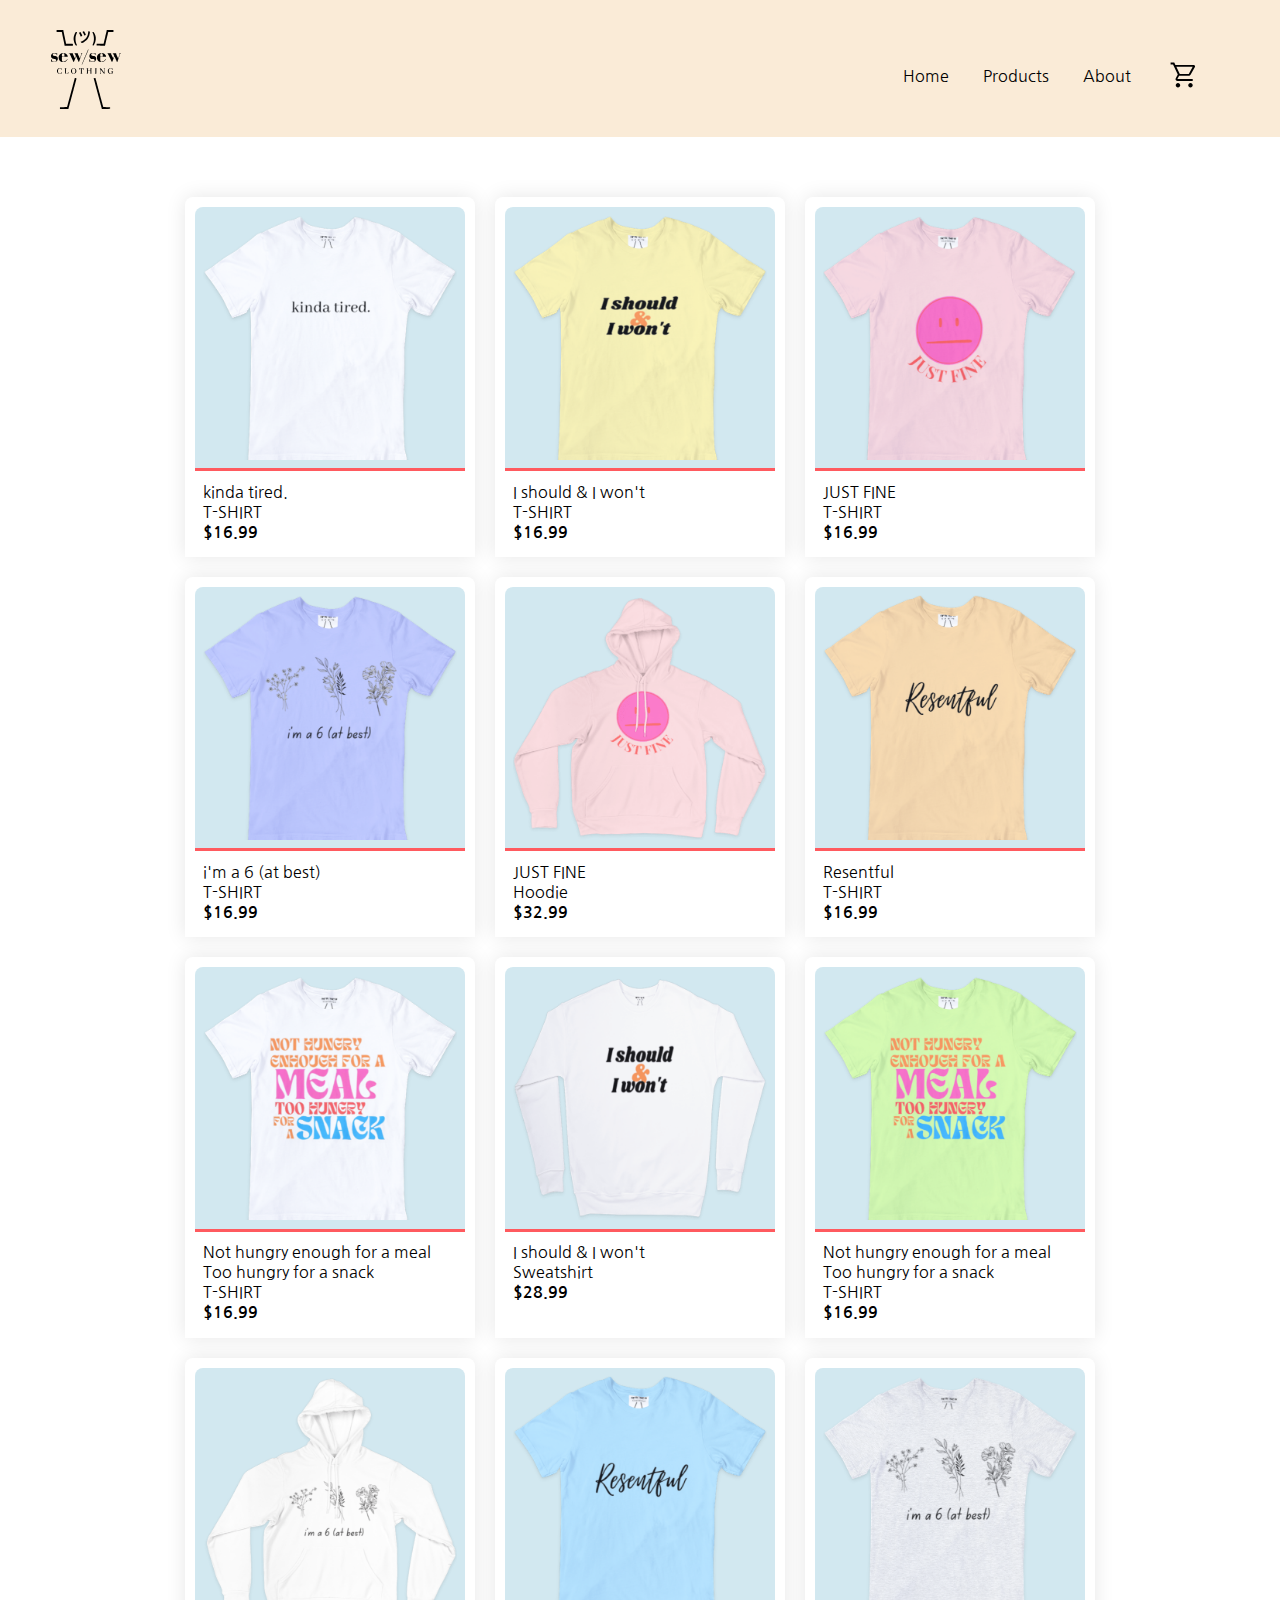
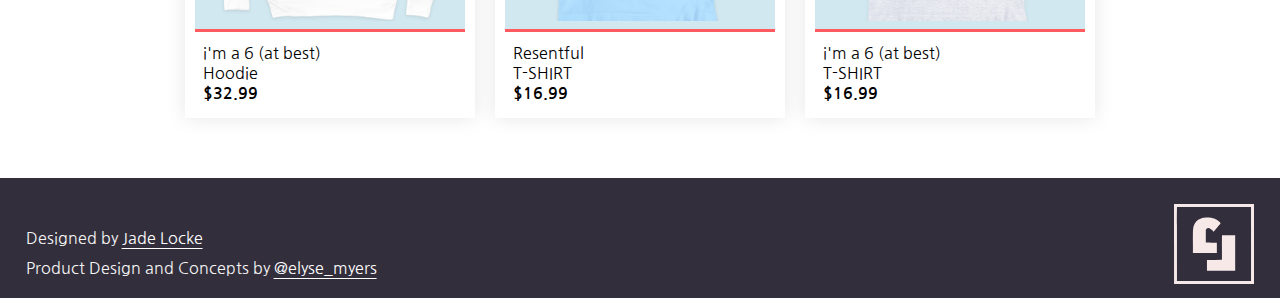
==== commit 0e98a696: "header padding" ====
--- a/product.html
+++ b/product.html
@@ -170,7 +170,7 @@
     </main>
     <footer>
         <ul>
-            <li>Designed by Jade Locke</li>
+            <li>Designed by <a href="https://hisui45.github.io/jadelocke-portfolio/index.html">Jade Locke</a></li>
             <li>Product Design and Concepts by <a href="https://www.youtube.com/@elyse_myers">@elyse_myers</a></li>
         </ul>
         </section>
--- a/main.css
+++ b/main.css
@@ -32,15 +32,13 @@
    }
    .index-intro{
    display: grid;
-}
-
-   
+   }
 }
 
 .index-intro{
    min-height: 100vh;
-   padding-right: 2%;
-   padding-left: 2%;
+   padding-right: 4%;
+   padding-left: 4%;
 }
 
 nav{
@@ -133,13 +131,12 @@
 }
 
 nav ul li a{
-   color: #332E3C;
-   font-weight: 400;
+   color: #000000;
    transition: all 0.3a ease 0s;
 }
 
 nav ul li a:hover{
-   color: #4281A4;
+   color: #FF5A5F;
 }
 
 @media screen and (min-width:951px){
@@ -421,7 +418,7 @@
 }
 
 .products-header{
-   /* padding-right: 4%; */
+   padding-right: 4%;
    padding-left: 4%;
    /* padding-bottom: 8px; */
 }
@@ -429,7 +426,7 @@
 @media screen and (min-width:556px){
 
    .products-header{
-      /* padding-bottom: 16px */
+      padding-bottom: 16px
    }
 }
 
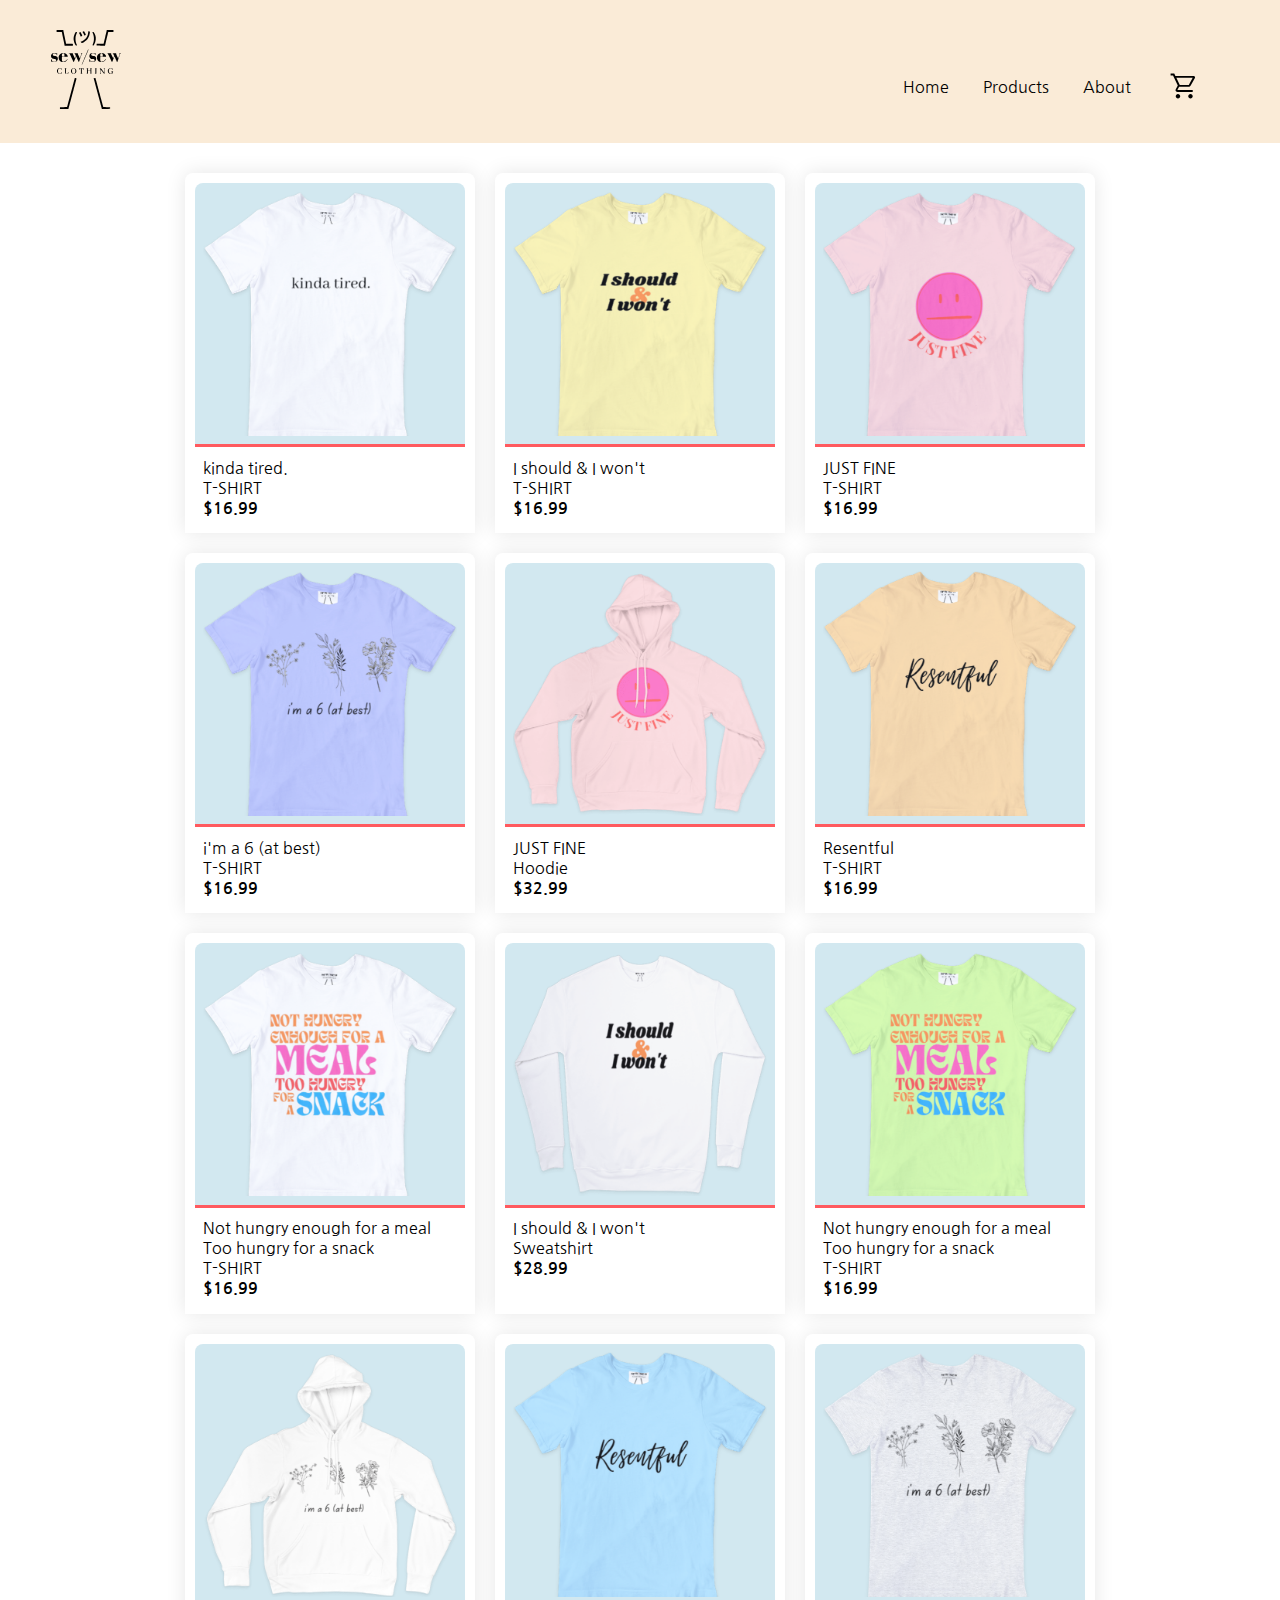
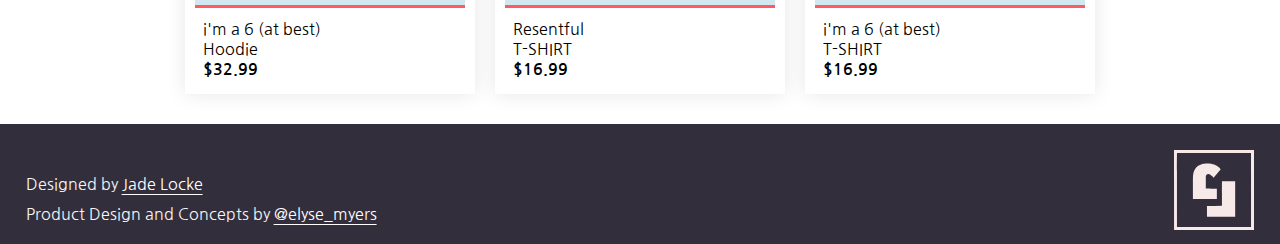
==== commit 7fcc7405: "removed some links not active" ====
--- a/product.html
+++ b/product.html
@@ -18,7 +18,7 @@
                 <hr class="menuhr">
                 <li><a href="product.html">Products</a></li>
                 <hr class="menuhr">
-                <li><a href="about.html">About</a></li>
+                <li><a href="">About</a></li>
             </ul> 
 
             <img class="cart-icon" src="img/cart.svg">
--- a/main.css
+++ b/main.css
@@ -53,7 +53,7 @@
 .brand-logo-a{
    align-self: center;
    padding-top: 15px;
-   padding-bottom: 8px;
+   padding-bottom: 15px;
 }
 
 .brand-logo{
@@ -95,6 +95,7 @@
    .brand-logo-a{
       align-self: center;
       padding-top: 30px;
+      padding-bottom: 30px;
    }
 
    .brand-logo{
@@ -333,7 +334,7 @@
 /* new releases */
 
 .index-releases{
-   padding: 50px 1%;
+   padding: 50px 3%;
    background-color: white;
    display: flex;
    flex-direction: column;
@@ -356,7 +357,7 @@
    text-align: center;
    flex-basis: 100%;
    text-decoration: underline;
-   text-underline-offset: 8px;
+   text-underline-offset: 5px;
    text-decoration-color: #FF5A5F;
 }
 
@@ -391,7 +392,7 @@
    width: 100%;
    position: relative;
    bottom: 0;
-   /* cursor: pointer; */
+   cursor: pointer;
    margin-left: auto;
    margin-right: auto;
 }
@@ -406,8 +407,7 @@
 /* products-apparel */
 
 .product-apparel{
-   padding: 50px 4%;
-   /* padding-bottom: 0px; */
+   padding: 20px 3%;
    background-color: white;
    width:100%;
    min-height:580px;
@@ -420,34 +420,14 @@
 .products-header{
    padding-right: 4%;
    padding-left: 4%;
-   /* padding-bottom: 8px; */
-}
-
-@media screen and (min-width:556px){
-
-   .products-header{
-      padding-bottom: 16px
-   }
 }
 
 @media screen and (min-width:1440px){
    .product-apparel{
-      padding: 4% 4%;
-      padding-bottom: 50px;
-   }
-
-   .products-header{
-      /* padding-left: 5%;
-      padding-right: 8%; */
-      padding-bottom: 30px;
-   }
-}
-
-/* .product-apparel h1{
-   flex-basis: 100%;
-   margin-bottom:15%;
-} */
-
+      padding: 50px 4%;
+   }
+
+}
 
 .product-apparel-header::after{
    content: '';
@@ -456,7 +436,6 @@
    height:5px;
    position: absolute;
    transform: translateY(+600%) translateX(-90%);
-   /* border-radius: 5px; */
 }
 
 .product-apparel-figure{
@@ -480,11 +459,6 @@
 }
 
 @media screen and (min-width:768px) {
-   /* .product-apparel-figure{
-      flex-basis: 28%;
-
-   } */
-
    .product-apparel h1{
       flex-basis: 100%;
       margin-bottom:4%;
